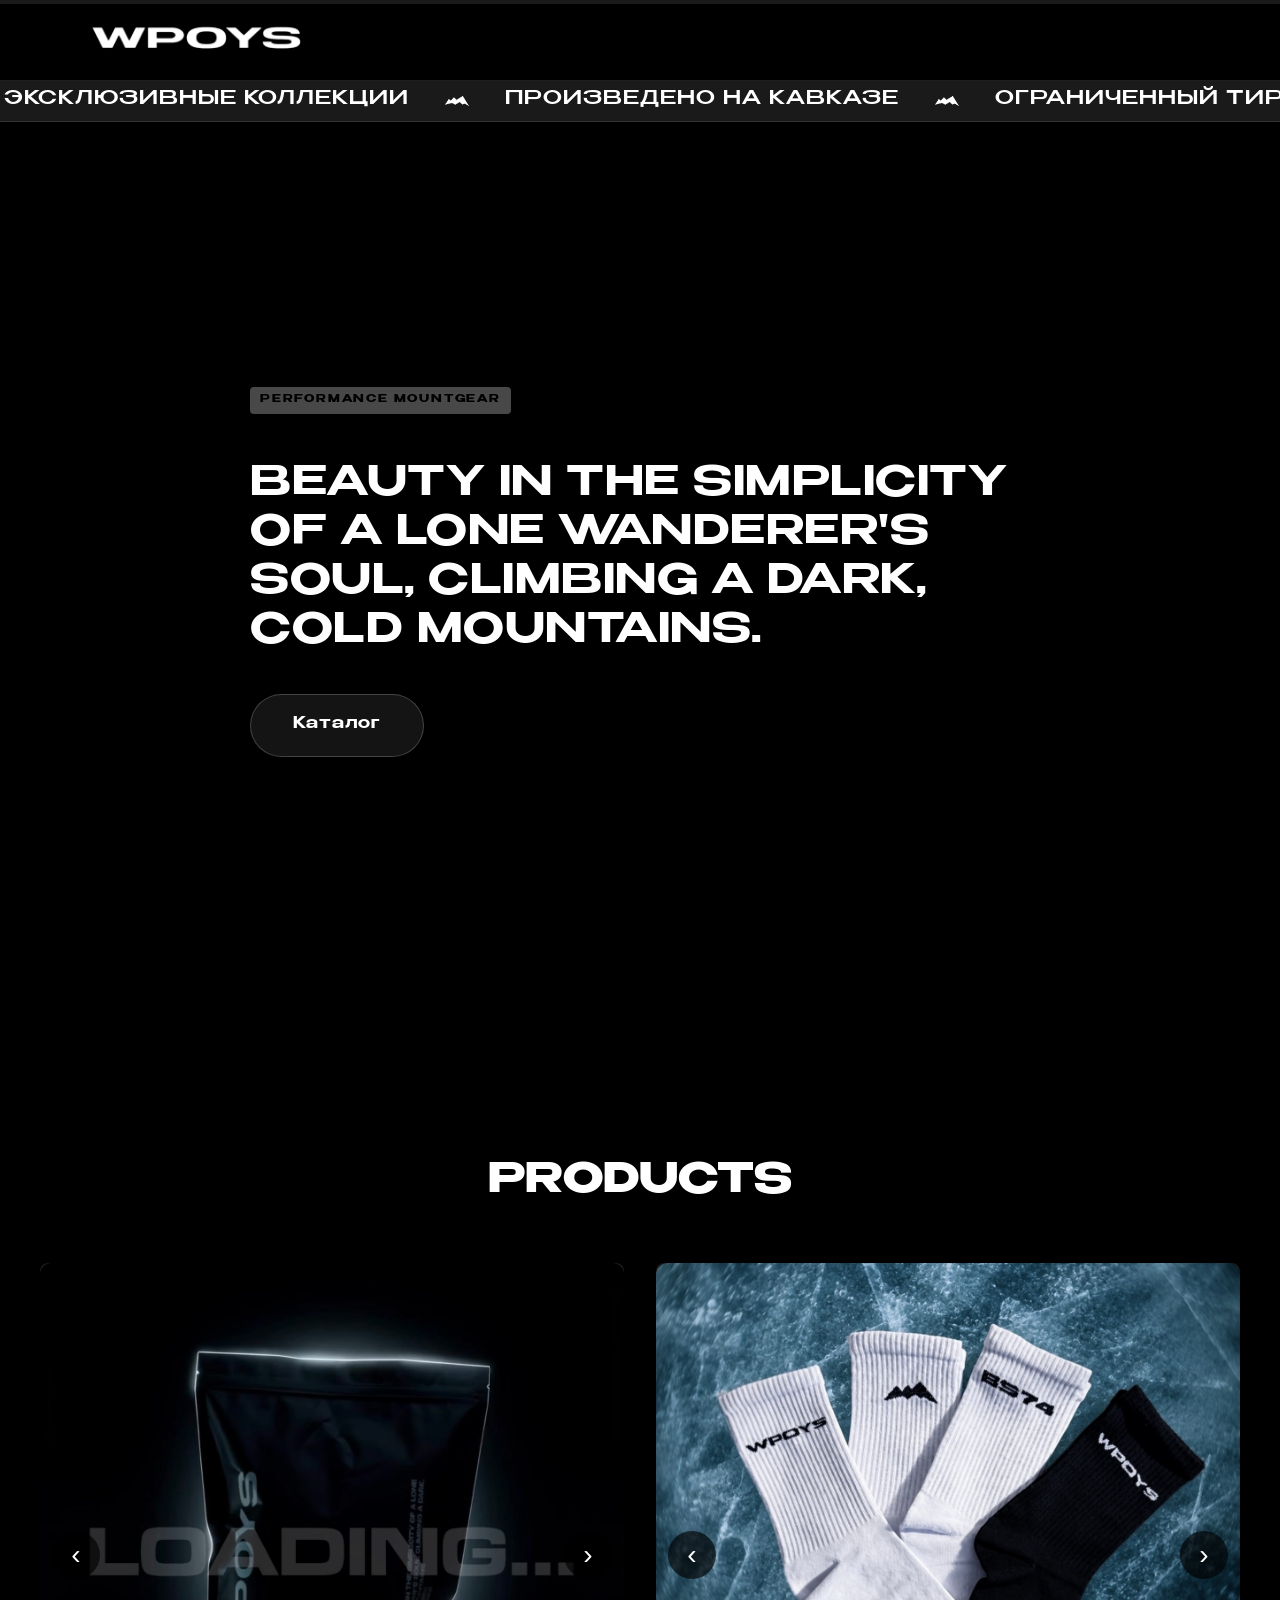
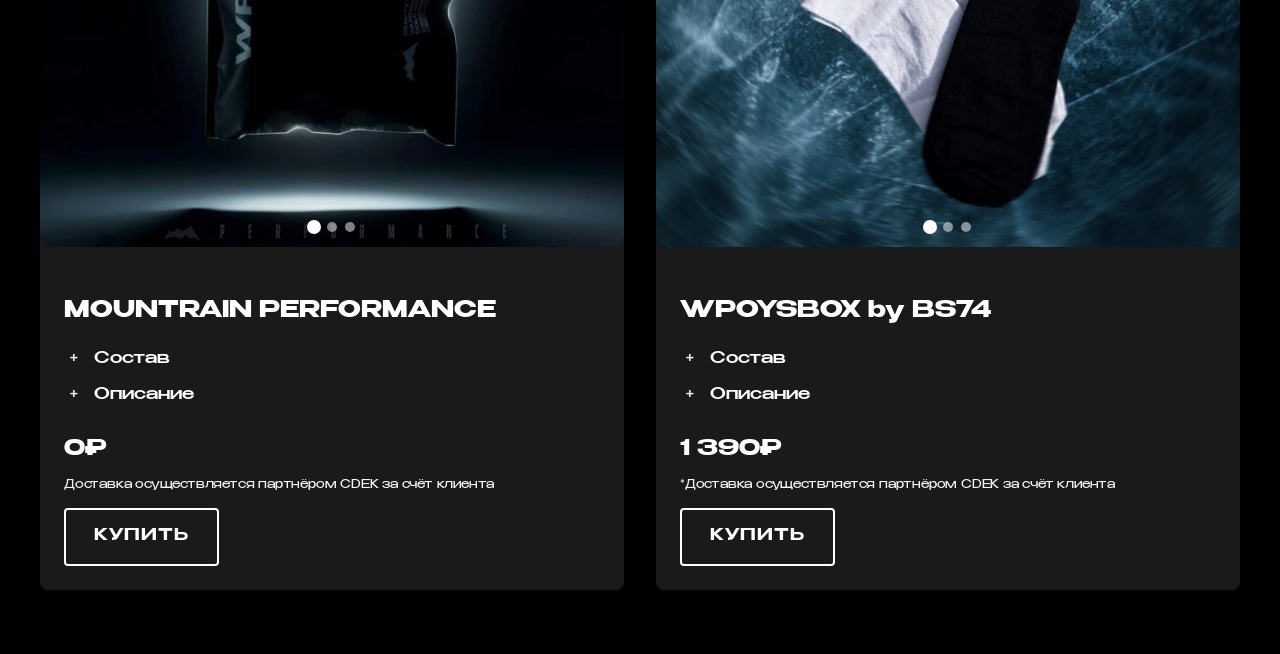
==== index.html @ b3fc5603 "video +" ====
<!DOCTYPE html>
<html lang="ru">
<head>
    <meta charset="UTF-8">
    <meta name="viewport" content="width=device-width, initial-scale=1.0">
    <meta name="yandex-verification" content="8de26577df7d8477">
    <meta name="description" content="Beauty in the simplicity of a lone wanderer’s soul, climbing a dark, cold mountains.">
    <meta name="robots" content="index, follow">
    <meta name="keywords" content="спортивная одежда, wpoys, красота в простоте">
    <title>Wpoys — красота в простоте</title>
    
    <link rel="stylesheet" href="css/style.css">
    <link rel="icon" type="image/png" href="images/apple-touch-icon-512x512.png">

    <!-- ==================== ИКОНКИ ДЛЯ ГЛАВНОГО ЭКРАНА ==================== -->
    <link rel="apple-touch-icon" sizes="180x180" href="images/apple-touch-icon-512x512.png">
    <link rel="apple-touch-icon" sizes="512x512" href="images/apple-touch-icon-512x512.png">

    <!-- ==================== SPLASH SCREENS (Экраны загрузки) ==================== -->

    <!-- iPhone Landscape -->
    <link rel="apple-touch-startup-image" media="screen and (device-width: 440px) and (device-height: 956px) and (-webkit-device-pixel-ratio: 3) and (orientation: landscape)" href="splash_screens/iPhone_17_Pro_Max__iPhone_16_Pro_Max_landscape.png">
    <link rel="apple-touch-startup-image" media="screen and (device-width: 402px) and (device-height: 874px) and (-webkit-device-pixel-ratio: 3) and (orientation: landscape)" href="splash_screens/iPhone_17_Pro__iPhone_17__iPhone_16_Pro_landscape.png">
    <link rel="apple-touch-startup-image" media="screen and (device-width: 430px) and (device-height: 932px) and (-webkit-device-pixel-ratio: 3) and (orientation: landscape)" href="splash_screens/iPhone_16_Plus__iPhone_15_Pro_Max__iPhone_15_Plus__iPhone_14_Pro_Max_landscape.png">
    <link rel="apple-touch-startup-image" media="screen and (device-width: 420px) and (device-height: 912px) and (-webkit-device-pixel-ratio: 3) and (orientation: landscape)" href="splash_screens/iPhone_Air_landscape.png">
    <link rel="apple-touch-startup-image" media="screen and (device-width: 393px) and (device-height: 852px) and (-webkit-device-pixel-ratio: 3) and (orientation: landscape)" href="splash_screens/iPhone_16__iPhone_15_Pro__iPhone_15__iPhone_14_Pro_landscape.png">
    <link rel="apple-touch-startup-image" media="screen and (device-width: 428px) and (device-height: 926px) and (-webkit-device-pixel-ratio: 3) and (orientation: landscape)" href="splash_screens/iPhone_14_Plus__iPhone_13_Pro_Max__iPhone_12_Pro_Max_landscape.png">
    <link rel="apple-touch-startup-image" media="screen and (device-width: 390px) and (device-height: 844px) and (-webkit-device-pixel-ratio: 3) and (orientation: landscape)" href="splash_screens/iPhone_17e__iPhone_16e__iPhone_14__iPhone_13_Pro__iPhone_13__iPhone_12_Pro__iPhone_12_landscape.png">
    <link rel="apple-touch-startup-image" media="screen and (device-width: 375px) and (device-height: 812px) and (-webkit-device-pixel-ratio: 3) and (orientation: landscape)" href="splash_screens/iPhone_13_mini__iPhone_12_mini__iPhone_11_Pro__iPhone_XS__iPhone_X_landscape.png">
    <link rel="apple-touch-startup-image" media="screen and (device-width: 414px) and (device-height: 896px) and (-webkit-device-pixel-ratio: 3) and (orientation: landscape)" href="splash_screens/iPhone_11_Pro_Max__iPhone_XS_Max_landscape.png">
    <link rel="apple-touch-startup-image" media="screen and (device-width: 414px) and (device-height: 896px) and (-webkit-device-pixel-ratio: 2) and (orientation: landscape)" href="splash_screens/iPhone_11__iPhone_XR_landscape.png">
    <link rel="apple-touch-startup-image" media="screen and (device-width: 414px) and (device-height: 736px) and (-webkit-device-pixel-ratio: 3) and (orientation: landscape)" href="splash_screens/iPhone_8_Plus__iPhone_7_Plus__iPhone_6s_Plus__iPhone_6_Plus_landscape.png">
    <link rel="apple-touch-startup-image" media="screen and (device-width: 375px) and (device-height: 667px) and (-webkit-device-pixel-ratio: 2) and (orientation: landscape)" href="splash_screens/iPhone_8__iPhone_7__iPhone_6s__iPhone_6__4.7__iPhone_SE_landscape.png">
    <link rel="apple-touch-startup-image" media="screen and (device-width: 320px) and (device-height: 568px) and (-webkit-device-pixel-ratio: 2) and (orientation: landscape)" href="splash_screens/4__iPhone_SE__iPod_touch_5th_generation_and_later_landscape.png">

    <!-- iPhone Portrait -->
    <link rel="apple-touch-startup-image" media="screen and (device-width: 440px) and (device-height: 956px) and (-webkit-device-pixel-ratio: 3) and (orientation: portrait)" href="splash_screens/iPhone_17_Pro_Max__iPhone_16_Pro_Max_portrait.png">
    <link rel="apple-touch-startup-image" media="screen and (device-width: 402px) and (device-height: 874px) and (-webkit-device-pixel-ratio: 3) and (orientation: portrait)" href="splash_screens/iPhone_17_Pro__iPhone_17__iPhone_16_Pro_portrait.png">
    <link rel="apple-touch-startup-image" media="screen and (device-width: 430px) and (device-height: 932px) and (-webkit-device-pixel-ratio: 3) and (orientation: portrait)" href="splash_screens/iPhone_16_Plus__iPhone_15_Pro_Max__iPhone_15_Plus__iPhone_14_Pro_Max_portrait.png">
    <link rel="apple-touch-startup-image" media="screen and (device-width: 420px) and (device-height: 912px) and (-webkit-device-pixel-ratio: 3) and (orientation: portrait)" href="splash_screens/iPhone_Air_portrait.png">
    <link rel="apple-touch-startup-image" media="screen and (device-width: 393px) and (device-height: 852px) and (-webkit-device-pixel-ratio: 3) and (orientation: portrait)" href="splash_screens/iPhone_16__iPhone_15_Pro__iPhone_15__iPhone_14_Pro_portrait.png">
    <link rel="apple-touch-startup-image" media="screen and (device-width: 428px) and (device-height: 926px) and (-webkit-device-pixel-ratio: 3) and (orientation: portrait)" href="splash_screens/iPhone_14_Plus__iPhone_13_Pro_Max__iPhone_12_Pro_Max_portrait.png">
    <link rel="apple-touch-startup-image" media="screen and (device-width: 390px) and (device-height: 844px) and (-webkit-device-pixel-ratio: 3) and (orientation: portrait)" href="splash_screens/iPhone_17e__iPhone_16e__iPhone_14__iPhone_13_Pro__iPhone_13__iPhone_12_Pro__iPhone_12_portrait.png">
    <link rel="apple-touch-startup-image" media="screen and (device-width: 375px) and (device-height: 812px) and (-webkit-device-pixel-ratio: 3) and (orientation: portrait)" href="splash_screens/iPhone_13_mini__iPhone_12_mini__iPhone_11_Pro__iPhone_XS__iPhone_X_portrait.png">
    <link rel="apple-touch-startup-image" media="screen and (device-width: 414px) and (device-height: 896px) and (-webkit-device-pixel-ratio: 3) and (orientation: portrait)" href="splash_screens/iPhone_11_Pro_Max__iPhone_XS_Max_portrait.png">
    <link rel="apple-touch-startup-image" media="screen and (device-width: 414px) and (device-height: 896px) and (-webkit-device-pixel-ratio: 2) and (orientation: portrait)" href="splash_screens/iPhone_11__iPhone_XR_portrait.png">
    <link rel="apple-touch-startup-image" media="screen and (device-width: 414px) and (device-height: 736px) and (-webkit-device-pixel-ratio: 3) and (orientation: portrait)" href="splash_screens/iPhone_8_Plus__iPhone_7_Plus__iPhone_6s_Plus__iPhone_6_Plus_portrait.png">
    <link rel="apple-touch-startup-image" media="screen and (device-width: 375px) and (device-height: 667px) and (-webkit-device-pixel-ratio: 2) and (orientation: portrait)" href="splash_screens/iPhone_8__iPhone_7__iPhone_6s__iPhone_6__4.7__iPhone_SE_portrait.png">
    <link rel="apple-touch-startup-image" media="screen and (device-width: 320px) and (device-height: 568px) and (-webkit-device-pixel-ratio: 2) and (orientation: portrait)" href="splash_screens/4__iPhone_SE__iPod_touch_5th_generation_and_later_portrait.png">

    <!-- iPad -->
    <link rel="apple-touch-startup-image" media="screen and (device-width: 1032px) and (device-height: 1376px) and (-webkit-device-pixel-ratio: 2) and (orientation: landscape)" href="splash_screens/13__iPad_Pro_M4_landscape.png">
    <link rel="apple-touch-startup-image" media="screen and (device-width: 1024px) and (device-height: 1366px) and (-webkit-device-pixel-ratio: 2) and (orientation: landscape)" href="splash_screens/12.9__iPad_Pro_landscape.png">
    <link rel="apple-touch-startup-image" media="screen and (device-width: 834px) and (device-height: 1210px) and (-webkit-device-pixel-ratio: 2) and (orientation: landscape)" href="splash_screens/11__iPad_Pro_M4_landscape.png">
    <link rel="apple-touch-startup-image" media="screen and (device-width: 834px) and (device-height: 1194px) and (-webkit-device-pixel-ratio: 2) and (orientation: landscape)" href="splash_screens/11__iPad_Pro__10.5__iPad_Pro_landscape.png">
    <link rel="apple-touch-startup-image" media="screen and (device-width: 820px) and (device-height: 1180px) and (-webkit-device-pixel-ratio: 2) and (orientation: landscape)" href="splash_screens/10.9__iPad_Air_landscape.png">
    <link rel="apple-touch-startup-image" media="screen and (device-width: 834px) and (device-height: 1112px) and (-webkit-device-pixel-ratio: 2) and (orientation: landscape)" href="splash_screens/10.5__iPad_Air_landscape.png">
    <link rel="apple-touch-startup-image" media="screen and (device-width: 810px) and (device-height: 1080px) and (-webkit-device-pixel-ratio: 2) and (orientation: landscape)" href="splash_screens/10.2__iPad_landscape.png">
    <link rel="apple-touch-startup-image" media="screen and (device-width: 768px) and (device-height: 1024px) and (-webkit-device-pixel-ratio: 2) and (orientation: landscape)" href="splash_screens/9.7__iPad_Pro__7.9__iPad_mini__9.7__iPad_Air__9.7__iPad_landscape.png">
    <link rel="apple-touch-startup-image" media="screen and (device-width: 744px) and (device-height: 1133px) and (-webkit-device-pixel-ratio: 2) and (orientation: landscape)" href="splash_screens/8.3__iPad_Mini_landscape.png">

    <link rel="apple-touch-startup-image" media="screen and (device-width: 1032px) and (device-height: 1376px) and (-webkit-device-pixel-ratio: 2) and (orientation: portrait)" href="splash_screens/13__iPad_Pro_M4_portrait.png">
    <link rel="apple-touch-startup-image" media="screen and (device-width: 1024px) and (device-height: 1366px) and (-webkit-device-pixel-ratio: 2) and (orientation: portrait)" href="splash_screens/12.9__iPad_Pro_portrait.png">
    <link rel="apple-touch-startup-image" media="screen and (device-width: 834px) and (device-height: 1210px) and (-webkit-device-pixel-ratio: 2) and (orientation: portrait)" href="splash_screens/11__iPad_Pro_M4_portrait.png">
    <link rel="apple-touch-startup-image" media="screen and (device-width: 834px) and (device-height: 1194px) and (-webkit-device-pixel-ratio: 2) and (orientation: portrait)" href="splash_screens/11__iPad_Pro__10.5__iPad_Pro_portrait.png">
    <link rel="apple-touch-startup-image" media="screen and (device-width: 820px) and (device-height: 1180px) and (-webkit-device-pixel-ratio: 2) and (orientation: portrait)" href="splash_screens/10.9__iPad_Air_portrait.png">
    <link rel="apple-touch-startup-image" media="screen and (device-width: 834px) and (device-height: 1112px) and (-webkit-device-pixel-ratio: 2) and (orientation: portrait)" href="splash_screens/10.5__iPad_Air_portrait.png">
    <link rel="apple-touch-startup-image" media="screen and (device-width: 810px) and (device-height: 1080px) and (-webkit-device-pixel-ratio: 2) and (orientation: portrait)" href="splash_screens/10.2__iPad_portrait.png">
    <link rel="apple-touch-startup-image" media="screen and (device-width: 768px) and (device-height: 1024px) and (-webkit-device-pixel-ratio: 2) and (orientation: portrait)" href="splash_screens/9.7__iPad_Pro__7.9__iPad_mini__9.7__iPad_Air__9.7__iPad_portrait.png">
    <link rel="apple-touch-startup-image" media="screen and (device-width: 744px) and (device-height: 1133px) and (-webkit-device-pixel-ratio: 2) and (orientation: portrait)" href="splash_screens/8.3__iPad_Mini_portrait.png">

    <!-- Дополнительные метатеги -->
    <meta name="theme-color" content="#000000">
    <meta name="apple-mobile-web-app-capable" content="yes">
    <meta name="apple-mobile-web-app-status-bar-style" content="black-translucent">

    <link rel="manifest" href="manifest.json">
    
<body>
<div class="scroll-progress">
  <div class="progress-bar"></div>
</div>

<!-- Шапка сайта -->
<header>
<div class="nav-container">
<div class="logo">
<img src="images/ws.png" alt="Логотип">
</div>
</div>
</header>
<!-- Yandex.Metrika counter -->
<script type="text/javascript">
    (function(m,e,t,r,i,k,a){
        m[i]=m[i]||function(){(m[i].a=m[i].a||[]).push(arguments)};
        m[i].l=1*new Date();
        for (var j = 0; j < document.scripts.length; j++) {if (document.scripts[j].src === r) { return; }}
        k=e.createElement(t),a=e.getElementsByTagName(t)[0],k.async=1,k.src=r,a.parentNode.insertBefore(k,a)
    })(window, document,'script','https://mc.yandex.ru/metrika/tag.js?id=109251018', 'ym');

    ym(109251018, 'init', {ssr:true, webvisor:true, clickmap:true, ecommerce:"dataLayer", referrer: document.referrer, url: location.href, accurateTrackBounce:true, trackLinks:true});
</script>
<noscript><div><img src="https://mc.yandex.ru/watch/109251018" style="position:absolute; left:-9999px;" alt="" /></div></noscript>
<!-- /Yandex.Metrika counter -->

<!-- Бегущая строка -->
<section class="marquee-container">
  <div class="marquee">
    <div class="marquee-content">
      <!-- Первый набор элементов -->
      <span>ЭКСКЛЮЗИВНЫЕ КОЛЛЕКЦИИ</span>
      <img src="images/IMG_3755.PNG" alt="Логотип" class="marquee-logo">
      <span>ПРОИЗВЕДЕНО НА КАВКАЗЕ</span>
      <img src="images/IMG_3755.PNG" alt="Логотип" class="marquee-logo">
      <span>ОГРАНИЧЕННЫЙ ТИРАЖ</span>
      <img src="images/IMG_3755.PNG" alt="Логотип" class="marquee-logo">
      <span>ДОСТАВИМ ОТ 2-ух ДНЕЙ</span>
      <img src="images/IMG_3755.PNG" alt="Логотип" class="marquee-logo">

      <!-- Второй набор элементов (точная копия первого) -->
      <span>ЭКСКЛЮЗИВНЫЕ КОЛЛЕКЦИИ</span>
      <img src="images/IMG_3755.PNG" alt="Логотип" class="marquee-logo">
      <span>ПРОИЗВЕДЕНО НА КАВКАЗЕ</span>
      <img src="images/IMG_3755.PNG" alt="Логотип" class="marquee-logo">
      <span>ОГРАНИЧЕННЫЙ ТИРАЖ</span>
      <img src="images/IMG_3755.PNG" alt="Логотип" class="marquee-logo">
      <span>ДОСТАВИМ ОТ 2-ух ДНЕЙ</span>
      <img src="images/IMG_3755.PNG" alt="Логотип" class="marquee-logo">
    </div>
  </div>
</section>
<!-- HERO SECTION -->
<section class="hero-section">

  <video class="hero-video"
         autoplay
         muted
         loop
         playsinline
         preload="auto">
    <source src="videos/hero.mp4" type="video/mp4">
  </video>

  <div class="hero-overlay"></div>

 <div class="hero-content">

  <div class="hero-text-wrap">

    <div class="hero-label">
      PERFORMANCE MOUNTGEAR
    </div>
  <h1>
    BEAUTY IN THE SIMPLICITY OF A LONE WANDERER'S SOUL, CLIMBING A DARK, COLD MOUNTAINS.
  </h1>

  <a href="#products" class="hero-btn">
    Каталог
  </a>

</div>

</section>
<section class="products-section" id="products">
  <h2 class="section-title">PRODUCTS</h2>
  <div class="products">

    <div class="product-card">
      <div class="carousel">
        <div class="carousel-inner">
          <div class="carousel-item active">
            <img src="images/комплект1.PNG" alt="MOUNTRAIN PERFORMANCE 1">
          </div>
          <div class="carousel-item">
            <img src="images/комплект2.PNG" alt="MOUNTRAIN PERFORMANCE 2">
          </div>
          <div class="carousel-item">
            <img src="images/комплект3.PNG" alt="MOUNTRAIN PERFORMANCE 3">
          </div>
        </div>
        <button class="carousel-btn prev">‹</button>
        <button class="carousel-btn next">›</button>
        <div class="carousel-dots"></div>
      </div>

      <div class="card-content">
        <h3>MOUNTRAIN PERFORMANCE</h3>

        <div class="expandable-section">
          <!-- Состав -->
          <div class="section-header" data-section="composition">
            <span class="icon">+</span>
            <span class="title">Состав</span>
          </div>
          <div class="section-content" style="display: none;">
            <p>Скоро..</p>
          </div>

          <!-- Описание -->
          <div class="section-header" data-section="description">
            <span class="icon">+</span>
            <span class="title">Описание</span>
          </div>
          <div class="section-content" style="display: none;">
            <p>Скоро..</p>
          </div>
        </div>

        <div class="price-buy-container">
          <div class="price-wrapper">
            <span class="price">0₽</span>
          </div>
          <div class="delivery-note">Доставка осуществляется партнёром CDEK за счёт клиента</div>
          <a href="https://t.me/kazenoyam" class="btn-buy">Купить</a>
        </div>
      </div>
    </div>

    <!-- Второй товар -->
    <div class="product-card">
      <div class="carousel">
        <div class="carousel-inner">
          <div class="carousel-item active">
            <img src="images/бокс1.PNG" alt="WPOYSBOX 1">
          </div>
          <div class="carousel-item">
            <img src="images/бокс2.PNG" alt="WPOYSBOX 2">
          </div>
          <div class="carousel-item">
            <img src="images/бокс3.PNG" alt="WPOYSBOX 3">
          </div>
        </div>
        <button class="carousel-btn prev">‹</button>
        <button class="carousel-btn next">›</button>
        <div class="carousel-dots"></div>
      </div>

      <div class="card-content">
        <h3>WPOYSBOX by BS74</h3>

        <div class="expandable-section">
          <!-- Состав -->
          <div class="section-header" data-section="composition">
            <span class="icon">+</span>
            <span class="title">Состав</span>
          </div>
          <div class="section-content" style="display: none;">
            <p>80% хлопок, 15% полиамид, 5% лайкра.</p>
          </div>

          <!-- Описание -->
          <div class="section-header" data-section="description">
            <span class="icon">+</span>
            <span class="title">Описание</span>
          </div>
          <div class="section-content" style="display: none;">
            <p>Комплект из 4 пар носков для тренировок с уникальным дизайном. Коллекционная карточка BS74 и стикер в ПОДАРОК!</p>
          </div>
        </div>

        <div class="price-buy-container">
          <div class="price-wrapper">
            <span class="price">1 390₽</span>
          </div>
          <div class="delivery-note">*Доставка осуществляется партнёром CDEK за счёт клиента</div>
          <a href="https://t.me/kazenoyam" class="btn-buy">Купить</a>
        </div>
      </div>
    </div>
  </div>
</section>

<script src="js/script.js"></script>
</body>
</html>
---- css/style.css ----
@font-face {
  font-family: 'Benzin';
  src: url('../fonts/Benzin-Regular.ttf') format('truetype');
  font-weight: 400;
  font-style: normal;
  font-display: swap;
}

@font-face {
  font-family: 'Benzin';
  src: url('../fonts/Benzin-Bold.ttf') format('truetype');
  font-weight: 700;
  font-style: normal;
  font-display: swap;
}

@font-face {
  font-family: 'Benzin';
  src: url('../fonts/Benzin-Medium.ttf') format('truetype');
  font-weight: 500;
  font-style: normal;
  font-display: swap;
}

@font-face {
  font-family: 'Benzin';
  src: url('../fonts/Benzin-Semibold.ttf') format('truetype');
  font-weight: 600;
  font-style: normal;
  font-display: swap;
}

@font-face {
  font-family: 'Benzin';
  src: url('../fonts/Benzin-ExtraBold.ttf') format('truetype');
  font-weight: 800;
  font-style: normal;
  font-display: swap;
}

body {
font-family: 'Benzin', Arial, sans-serif;
background-color: #000;
color: #fff;
line-height: 1.6;
margin: 0;
padding: 0;
box-sizing: border-box;
}

/* Шапка сайта — основные параметры */
header {
background: rgba(0, 0, 0, 0.9);
padding:0; /* Увеличенный отступ для большей высоты шапки */
position: fixed;
width: 100%;
top: 0;
z-index: 1000;
box-sizing: border-box;
border-bottom: 1px solid rgba(255, 255, 255, 0.1); /* Тонкая разделительная линия */
}

/* Контейнер навигации — центрирование и ширина */
.nav-container {
display: flex;
justify-content: space-between;
align-items: center;
max-width: 1400px; /* Увеличена максимальная ширина */
margin: 0 auto;
padding: 0 40px; /* Увеличены горизонтальные отступы */
box-sizing: border-box;
}

/* Стили для логотипа — ключевые параметры размера */
.logo {
display: flex;
align-items: center;
gap: 20px; /* Немного увеличено расстояние между логотипом и текстом */
margin: 0;
padding: 0;
}

.logo img {
height: 80px; /* Оптимальная высота логотипа */
width: auto;
border-radius: 4px;
display: block;
}

.logo .brand-name {
font-family: 'Benzin', Arial, sans-serif;
font-size: 2.2rem; /* Увеличен размер текста бренда */
font-weight: bold;
color: #fff;
text-shadow: 1px 1px 3px rgba(0, 0, 0, 0.5);
}

/* Бегущая строка */
.marquee-container {
overflow: hidden;
background: #1a1a1a;
padding: 0;
margin-top: 80px;
border-top: 1px solid #333;
border-bottom: 1px solid #333;
width: 100%;
max-width: none;
position: relative;
z-index: 99;
box-sizing: border-box;
}

.marquee {
display: flex;
justify-content: start;
align-items: center;
white-space: nowrap;
width: auto;
min-height: auto;
}

.marquee-content {
display: flex;
align-items: center;
gap: 24px; /* Оптимальный интервал между элементами */
animation: marquee 35s linear infinite; /* Плавная длительность */
will-change: transform; /* Оптимизация анимации */
-webkit-backface-visibility: hidden; /* Устранение мерцания в Safari */
backface-visibility: hidden; /* Устранение мерцания */
transform-style: preserve-3d; /* Улучшение рендеринга */
transform: translateZ(0); /* Включение GPU‑ускорения */
}

.marquee-content span {
font-family: 'Benzin', Arial, sans-serif;
font-size: 1.2rem;
font-weight: 500;
color: #fff;
text-transform: uppercase;
letter-spacing: 1px;
min-width: max-content;
line-height: 1;
flex-shrink: 0;
padding: 0 4px;
}

/* Анимация бегущей строки (плавный бесконечный цикл) */
@keyframes marquee {
0% {
transform: translateX(0);
}
100% {
transform: translateX(-50%); /* Сдвиг на ширину одного набора элементов */
}
}

/* Стили для логотипа в бегущей строке (оптимизация для плавности) */
.marquee-logo {
width: 40px;
height: 40px;
flex-shrink: 0;
margin: 0;
align-self: center;
display: block; /* Устраняет артефакты отображения */
image-rendering: crisp-edges; /* Сохраняет чёткость */
transform: translateZ(0); /* Включает GPU‑ускорение */
backface-visibility: hidden; /* Оптимизация рендеринга */
-webkit-backface-visibility: hidden; /* Для Safari */
}

/* Оптимизация для Retina‑экранов (если есть версия @2x) */
@media (-webkit-min-device-pixel-ratio: 2), (min-resolution: 192dpi) {
.marquee-logo {
/* Если есть логотип в 2× разрешении, укажите его здесь */
/* background-image: url('images/IMG_3755@2x.PNG'); */
/* background-size: 40px 40px; */
}
}

/* Поддержка Safari — дублируем анимацию с префиксом */
@-webkit-keyframes marquee {
0% {
-webkit-transform: translateX(0);
}
100% {
-webkit-transform: translateX(-50%);
}
}

.marquee-content {
-webkit-animation: marquee 35s linear infinite; /* Анимация для Safari */
}

/* Поддержка Retina‑экранов */
@media (-webkit-min-device-pixel-ratio: 2), (min-resolution: 192dpi) {
.marquee-logo {
background-image: url('images/IMG_3755@2x.PNG');
background-size: 40px 40px;
}
}
/* Секция товаров */
.products-section {
padding: 4rem 20px;
max-width: 1200px;
margin: 0 auto;
margin-top: 2rem; /* Отступ от бегущей строки */
}

.section-title {
text-align: center;
margin-bottom: 3rem;
font-size: 2.5rem;
color: #fff;
}

.products {
display: grid;
grid-template-columns: repeat(auto-fit, minmax(300px, 1fr));
gap: 2rem;
}

/* Карточка товара */
.product-card {
background: #1a1a1a;
border-radius: 8px;
overflow: hidden;
transition: all 0.4s cubic-bezier(0.25, 0.46, 0.45, 0.94);
box-shadow: 0 4px 8px rgba(0, 0, 0, 0.2);
opacity: 0;
transform: translateY(20px);
}

.product-card.visible {
opacity: 1;
transform: translateY(0);
}

.product-card:hover {
transform: translateY(-10px);
box-shadow: 0 12px 24px rgba(255, 255, 255, 0.1);
}



.card-content {
padding: 1.5rem;
}

.card-content h3 {
margin-bottom: 0.8rem;
color: #ffffff;
font-size: 1.4rem;
font-weight: 700;
}

.card-content p {
color: #aaa;
margin-bottom: 1.5rem;
font-size: 1rem;
}

/* ==================== КАРУСЕЛЬ ТОВАРОВ ==================== */
.carousel {
    position: relative;
    overflow: hidden;
    border-radius: 12px;
    width: 100%;
    padding-bottom: 100%;   /* 1:1 квадрат */
    height: 0;
    background: #111;
}

.carousel-inner {
    position: absolute;
    top: 0; left: 0;
    width: 100%;
    height: 100%;
    display: flex;
    flex-wrap: nowrap;
    align-items: stretch;
    transition: transform 0.5s cubic-bezier(0.4, 0, 0.2, 1);
    -webkit-overflow-scrolling: touch;
}

.carousel-item {
    width: 100%;
    min-width: 100%;
    height: 100%;
    flex-shrink: 0;
    position: relative;
    -webkit-transform: translateZ(0);
    transform: translateZ(0);
}

.carousel-item img {
    width: 100%;
    height: 100%;
    object-fit: cover;
    object-position: center;
    display: block;
}

/* Кнопки */
.carousel-btn {
position: absolute;
top: 50%;
transform: translateY(-50%);
background: rgba(0, 0, 0, 0.65);
color: white;
border: none;
width: 48px;
height: 48px;
font-size: 28px;
display: flex;
align-items: center;
justify-content: center;
cursor: pointer;
z-index: 10;
border-radius: 50%;
transition: all 0.3s;
user-select: none;
}

.carousel-btn:hover {
background: rgba(0, 0, 0, 0.9);
transform: translateY(-50%) scale(1.1);
}

.carousel-btn.prev { left: 12px; }
.carousel-btn.next { right: 12px; }

.delivery-note {
  font-size: 0.7rem; /* Крайне маленький размер (≈8px при базовом 16px) */
  color: #f5f5f5; /* Чуть темнее белого — почти незаметный */
  margin-top: 1px; /* Минимальный отступ от цены */
  line-height: 1; /* Убирает лишние отступы между строками */
  margin-bottom: 5px; /* Лёгкий отступ до кнопки */
  font-weight: normal; /* Не жирный — выглядит ещё меньше */
  letter-spacing: -0.2px; /* Буквы чуть ближе — компактнее */
}
@media (max-width: 768px) {
  .delivery-note {
    font-size: 0.5rem; /* Ещё мельче на мобильных */
  }
}
/* ==================== ТОЧКИ-ИНДИКАТОРЫ ==================== */
.carousel-dots {
position: absolute;
bottom: 15px;
left: 50%;
transform: translateX(-50%);
display: flex;
gap: 8px;
z-index: 11;
}

.carousel-dots .dot {
width: 10px;
height: 10px;
background: rgba(255, 255, 255, 0.5);
border-radius: 50%;
cursor: pointer;
transition: all 0.3s ease;
}

.carousel-dots .dot.active {
background: #ffffff;
transform: scale(1.4);
}

/* Адаптив для точек на мобильных */
@media (max-width: 480px) {
.carousel-dots .dot {
width: 9px;
height: 9px;
}
}
/* ==================== ЦЕНА И КНОПКА ==================== */
.price-buy-container {
display: flex;
flex-direction: column; /* Вертикальное расположение элементов */
align-items: flex-start; /* Выравнивание по левому краю */
gap: 12px; /* Отступ между ценой и кнопкой */
margin-top: 1.2rem;
}

.price-wrapper {
width: 100%; /* Занимает всю ширину контейнера */
}

.price {
font-size: 1.35rem;
font-weight: 700;
color: #ffffff;
white-space: nowrap;
}

/* ==================== УЛУЧШЕННАЯ КНОПКА КУПИТЬ ==================== */
.btn-buy {
display: inline-block;
padding: 14px 28px;
background: transparent;
color: #ffffff;
border: 2px solid #ffffff;
text-decoration: none;
border-radius: 4px;
transition: all 0.3s;
font-weight: 600;
text-transform: uppercase;
letter-spacing: 1px;
position: relative;
overflow: hidden;
}

/* Постоянная переливающаяся анимация (блик) */
.btn-buy::before {
content: '';
position: absolute;
top: -50%;
left: -100%;
width: 40%;
height: 300%;
background: linear-gradient(
120deg,
transparent,
rgba(255, 255, 255, 0.35),
transparent
);
animation: shine 3.5s linear infinite;
}

@keyframes shine {
0% { left: -100%; }
15% { left: 120%; }
100% { left: 120%; }
}

/* Старые анимации (полностью сохранены) */
.btn-buy::after {
content: '';
position: absolute;
top: 0;
left: -100%;
width: 100%;
height: 100%;
background: linear-gradient(90deg, transparent, rgba(47, 47, 52, 0.2), transparent);
transition: left 0.5s;
}

.btn-buy:hover::after {
left: 100%;
}

.btn-buy:hover {
background: #fff;
color: #160049;
transform: scale(1.05);
}



.expandable-section {
margin-top: 10px;
}

.section-header {
display: flex;
align-items: center;
cursor: pointer;
padding: 5px 0;
}

.icon {
width: 20px;
height: 20px;
font-size: 16px;
line-height: 20px;
text-align: center;
transition: transform 0.3s ease;
}

.title {
margin-left: 10px;
font-weight: 500;
}

.section-content {
padding-left: 30px;
transition: max-height 0.5s ease-out, opacity 0.5s ease-out; /* Увеличили время и добавили кривую ease-out */
opacity: 0;
max-height: 0;
overflow: hidden;
padding-bottom: 10px;
}

.section-content.active {
opacity: 1;
max-height: 150px; /* Увеличили лимит высоты для комфортного раскрытия длинного текста */
}

.icon.rotated {
transform: rotate(45deg);
}


/* Адаптив */
@media (max-width: 480px) {
.price-buy-container {
flex-direction: column;
align-items: flex-start;
gap: 10px;
}

.price {
font-size: 1.25rem;
}

.btn-buy {
padding: 12px 24px;
font-size: 0.95rem;
}
}

/* Дополнительные адаптивные стили для очень маленьких экранов */
@media (max-width: 360px) {
.price-buy-container {
gap: 8px;
}

.price {
font-size: 1.15rem;
}

.btn-buy {
padding: 10px 20px;
font-size: 0.9rem;
}
}

/* Прогресс‑бар скролла */
.scroll-progress {
position: fixed;
top: 0;
left: 0;
width: 100%;
height: 4px;
background: #1a1a1a;
z-index: 10000; /* Всегда поверх всего */
overflow: hidden;
}

.progress-bar {
height: 100%;
width: 0%;
background: linear-gradient(90deg, #4CAF50, #8BC34A);
transition: width 0.1s ease;
}

/* Адаптивные стили для шапки и всего контента */
@media (max-width: 1200px) {
.nav-container {
max-width: 1100px;
padding: 0;
}

.logo img {
height: 70px; /* Уменьшаем логотип на средних экранах */
}

.logo .brand-name {
font-size: 2rem;
}
}

@media (max-width: 992px) {
header {
padding: 1.2rem 0; /* Уменьшаем высоту шапки на планшетах */
}

.nav-container {
padding: 0 20px;
}

.logo img {
height: 60px; /* Ещё меньше логотип */
}

.logo .brand-name {
font-size: 1.8rem;
}

.marquee-container {
margin-top: 80px; /* Корректируем отступ под уменьшенную шапку */
}
}

@media (max-width: 768px) {
.nav-container {
flex-direction: column;
gap: 1rem;
text-align: center;
}

.logo {
gap: 10px;
}

.logo img {
height: 50px; /* Компактный размер для планшетов */
}

.logo .brand-name {
font-size: 1.6rem;
}

.marquee-container {
margin-top: 90px; /* Адаптивный отступ для планшетов */
padding: 0;
}

.section-title {
font-size: 2rem;
}

.products {
grid-template-columns: 1fr; /* Одна колонка на планшетах */
}
}

@media (max-width: 480px) {
header {
padding: 1rem 0; /* Минимальная высота шапки на мобильных */
}

.nav-container {
padding: 0 15px;
}

.logo img {
height: 40px; /* Минимальный размер логотипа для смартфонов */
}

.logo .brand-name {
font-size: 1.4rem;
}

.marquee-container {
margin-top: 70px; /* Минимальный отступ для мобильных */
padding: 0px;
}

.products-section {
padding: 3rem 10px;
}

.section-title {
font-size: 1.8rem;
margin-bottom: 2rem;
}

.card-content {
padding: 1rem;
}

.card-content h3 {
font-size: 1.2rem;
}

.card-content p {
font-size: 0.9rem;
}

.btn-buy {
padding: 12px 24px;
font-size: 0.9rem;
}
}

/* === СТИЛИ ПРЕЛОАДЕРА (ИСПРАВЛЕННЫЕ) === */

#preloader {
position: fixed;
top: 0;
left: 0;
width: 100%;
height: 100%;
background: #000; /* Чёрный фон */
display: flex;
justify-content: center;
align-items: center;
z-index: 9999;
transition: opacity 0.5s ease-out;
}

.preloader-content {
text-align: center;
}

.logo-container {
margin-bottom: 1px;
}

.preloader-logo {
max-width: 200px; /* Максимальная ширина */
max-height: 150px; /* Максимальная высота */
width: auto; /* Автоширина для сохранения пропорций */
height: auto; /* Автовысота для сохранения пропорций */
object-fit: contain; /* Сохраняет пропорции изображения */
border-radius: 8px; /* Скругление углов логотипа */
}

.progress-container {
width: 80%;
max-width: 400px;
margin: 0 auto;
}

.progress-bar {
height: 6px;
background: rgba(255, 255, 255, 0.1);
border-radius: 3px;
overflow: hidden; /* КЛЮЧЕВОЕ: скрывает заполняющую часть за границами */
margin-bottom: 15px;
}

.progress-fill {
height: 100%;
width: 0%; /* Начинаем с 0 % ширины */
background: linear-gradient(90deg, #ff6b6b, #4ecdc4);
transition: width 0.3s ease; /* Плавная анимация ширины */
border-radius: 3px;
transform: translateX(0); /* Дополнительная гарантия корректного отображения */
}

.progress-text {
color: #fff;
font-family: 'Benzin', Arial, sans-serif;
font-size: 1.2rem;
font-weight: 500;
}

/* Адаптивность прелоадера */
@media (max-width: 768px) {
.preloader-logo {
max-width: 160px;
max-height: 60px;
}

.progress-container {
width: 90%;
}

.progress-text {
font-size: 1rem;
}
}

@media (max-width: 480px) {
.preloader-logo {
max-width: 120px;
max-height: 40px;
}

.progress-text {
font-size: 0.9rem;
}
}

/* Анимация исчезновения прелоадера */
#preloader.loaded {
opacity: 0;
pointer-events: none;
}
/* ==================== ТОЧКИ-ИНДИКАТОРЫ ==================== */
.carousel-dots {
position: absolute;
bottom: 15px;
left: 50%;
transform: translateX(-50%);
display: flex;
gap: 8px;
z-index: 11;
}

.carousel-dots .dot {
width: 10px;
height: 10px;
background: rgba(255, 255, 255, 0.5);
border-radius: 50%;
cursor: pointer;
transition: all 0.3s ease;
}

.carousel-dots .dot.active {
background: #ffffff;
transform: scale(1.4);
}

/* Адаптив для точек */
@media (max-width: 480px) {
.carousel-dots .dot {
width: 9px;
height: 9px;
}
}
/* ==================== HERO SECTION ==================== */

.hero-section {
    position: relative;
    width: 100%;
    height: 100vh;
    overflow: hidden;
    display: flex;
    align-items: center;
    justify-content: center;
    background: #000;
}

.hero-video {
    position: absolute;
    inset: 0;
    width: 100%;
    height: 100%;
    object-fit: cover;
    z-index: 1;

    /* плавность */
    transform: scale(1.02);
    filter: brightness(0.82);
}

.hero-overlay {
    position: absolute;
    inset: 0;

    background:
        linear-gradient(
            to bottom,
            rgba(0,0,0,0.12),
            rgba(0,0,0,0.38)
        );

    z-index: 2;
}

.hero-content {

    position: relative;

    z-index: 3;

    width: 100%;

    padding: 0 30px;

    display: flex;

    flex-direction: column;

    align-items: center;
}
.hero-text-wrap {

    width: fit-content;

    max-width: 780px;

    display: flex;

    flex-direction: column;

    align-items: flex-start;
}
/* ==================== HERO LABEL ==================== */

.hero-label {

    display: inline-flex;

    align-items: center;

    justify-content: center;

    padding: 5px 10px;

    margin-bottom: 14px;

    background: rgba(255, 255, 255, 0.283);

    color: #000;

    font-family: 'Benzin', Arial, sans-serif;

    font-size: 0.64rem;

    font-weight: 700;

    letter-spacing: 1.8px;

    text-transform: uppercase;

    border-radius: 4px;

    animation: heroFade 1.2s ease;

    box-shadow:
        0 5px 20px rgba(0,0,0,0.15);
}
.hero-content h1 {
    font-family: 'Benzin', Arial, sans-serif;

    font-size: clamp(1.4rem, 3.2vw, 3.2rem);

    line-height: 1.2;

    font-weight: 600;

    color: #fff;

    max-width: 780px;

    margin-bottom: 36px;

    letter-spacing: 0.5px;

    text-shadow:
        0 5px 20px rgba(0,0,0,0.45);

    animation: heroFade 1.8s ease;

    display: inline-block;

    text-align: left;

    width: 100%;
}

/* ==================== КНОПКА ==================== */

.hero-btn {
    position: relative;

    display: inline-flex;
    align-items: center;
    justify-content: center;

    padding: 18px 42px;

    border-radius: 999px;

    text-decoration: none;

    font-family: 'Benzin', Arial, sans-serif;

    font-size: 0.95rem;

    font-weight: 600;

    letter-spacing: 1px;

    color: #ffffff;

    background: rgba(255,255,255,0.08);

    border: 1px solid rgba(255,255,255,0.2);

    backdrop-filter: blur(10px);

    overflow: hidden;

    transition:
        transform 0.35s ease,
        background 0.35s ease,
        border-color 0.35s ease,
        box-shadow 0.35s ease,
        letter-spacing 0.35s ease;

    animation: heroFade 2.2s ease;
}

/* стеклянный эффект */
.hero-btn::before {
    content: '';

    position: absolute;

    top: 0;
    left: -120%;

    width: 80%;
    height: 100%;

    background: linear-gradient(
        120deg,
        transparent,
        rgba(255,255,255,0.4),
        transparent
    );

    transition: left 0.8s ease;
}

.hero-btn:hover::before {
    left: 140%;
}

.hero-btn:hover {

    transform:
        translateY(-4px)
        scale(1.04);

    background: rgba(255,255,255,0.18);

    border-color: rgba(255,255,255,0.6);

    box-shadow:
        0 10px 40px rgba(255,255,255,0.16);

    letter-spacing: 1.5px;
}

/* ==================== АНИМАЦИИ ==================== */

@keyframes heroFade {

    from {
        opacity: 0;
        transform: translateY(30px);
    }

    to {
        opacity: 1;
        transform: translateY(0);
    }
}

/* ==================== MOBILE ==================== */

@media (max-width: 768px) {

    .hero-section {
        height: 100svh;
    }

    .hero-content {
        padding: 0 22px;
    }
    .hero-label {

    font-size: 0.55rem;

    padding: 8px 14px;

    margin-bottom: 18px;
    }
    .hero-content h1 {

        font-size: clamp(1.15rem, 6vw, 2rem);

        line-height: 1.3;

        margin-bottom: 26px;

        max-width: 95%;

        letter-spacing: 0;
    }

    .hero-btn {

        padding: 15px 30px;

        font-size: 0.85rem;
    }
}

@media (max-width: 480px) {

    .hero-video {
        object-position: center;
    }

    .hero-content h1 {

        font-size: clamp(1rem, 5vw, 1.5rem);

        line-height: 1.35;
    }

    .hero-btn {

        width: 100%;

        max-width: 240px;
    }
}
@media (max-width: 992px) {

    .hero-label {

        transform: translateX(-120px);
    }
}

@media (max-width: 768px) {

    .hero-label {

        transform: translateX(0);

        font-size: 0.55rem;

        padding: 2px 8px;

        margin-bottom: 14px;
    }
}
@media (max-width: 820px) {

    .hero-content {

        max-width: 680px;

        align-items: center;
    }

    .hero-content h1 {

        width: 100%;

        text-align: left;
    }

    .hero-label {

        align-self: flex-start;
    }
}
@media (min-width: 768px) and (max-width: 900px) {

    .hero-text-wrap {

        width: 100%;

        max-width: 560px;
    }

    .hero-content h1 {

        font-size: 2rem;

        line-height: 1.22;
    }

    .hero-label {

        margin-left: 2px;
    }
}
/* ==================== CINEMATIC TRANSITION ==================== */

.hero-section::after {
    content: '';

    position: absolute;

    left: 0;
    bottom: 0;

    width: 100%;
    height: 220px;

    background: linear-gradient(
        to bottom,
        rgba(0,0,0,0),
        #000
    );

    z-index: 2;
    pointer-events: none;
}
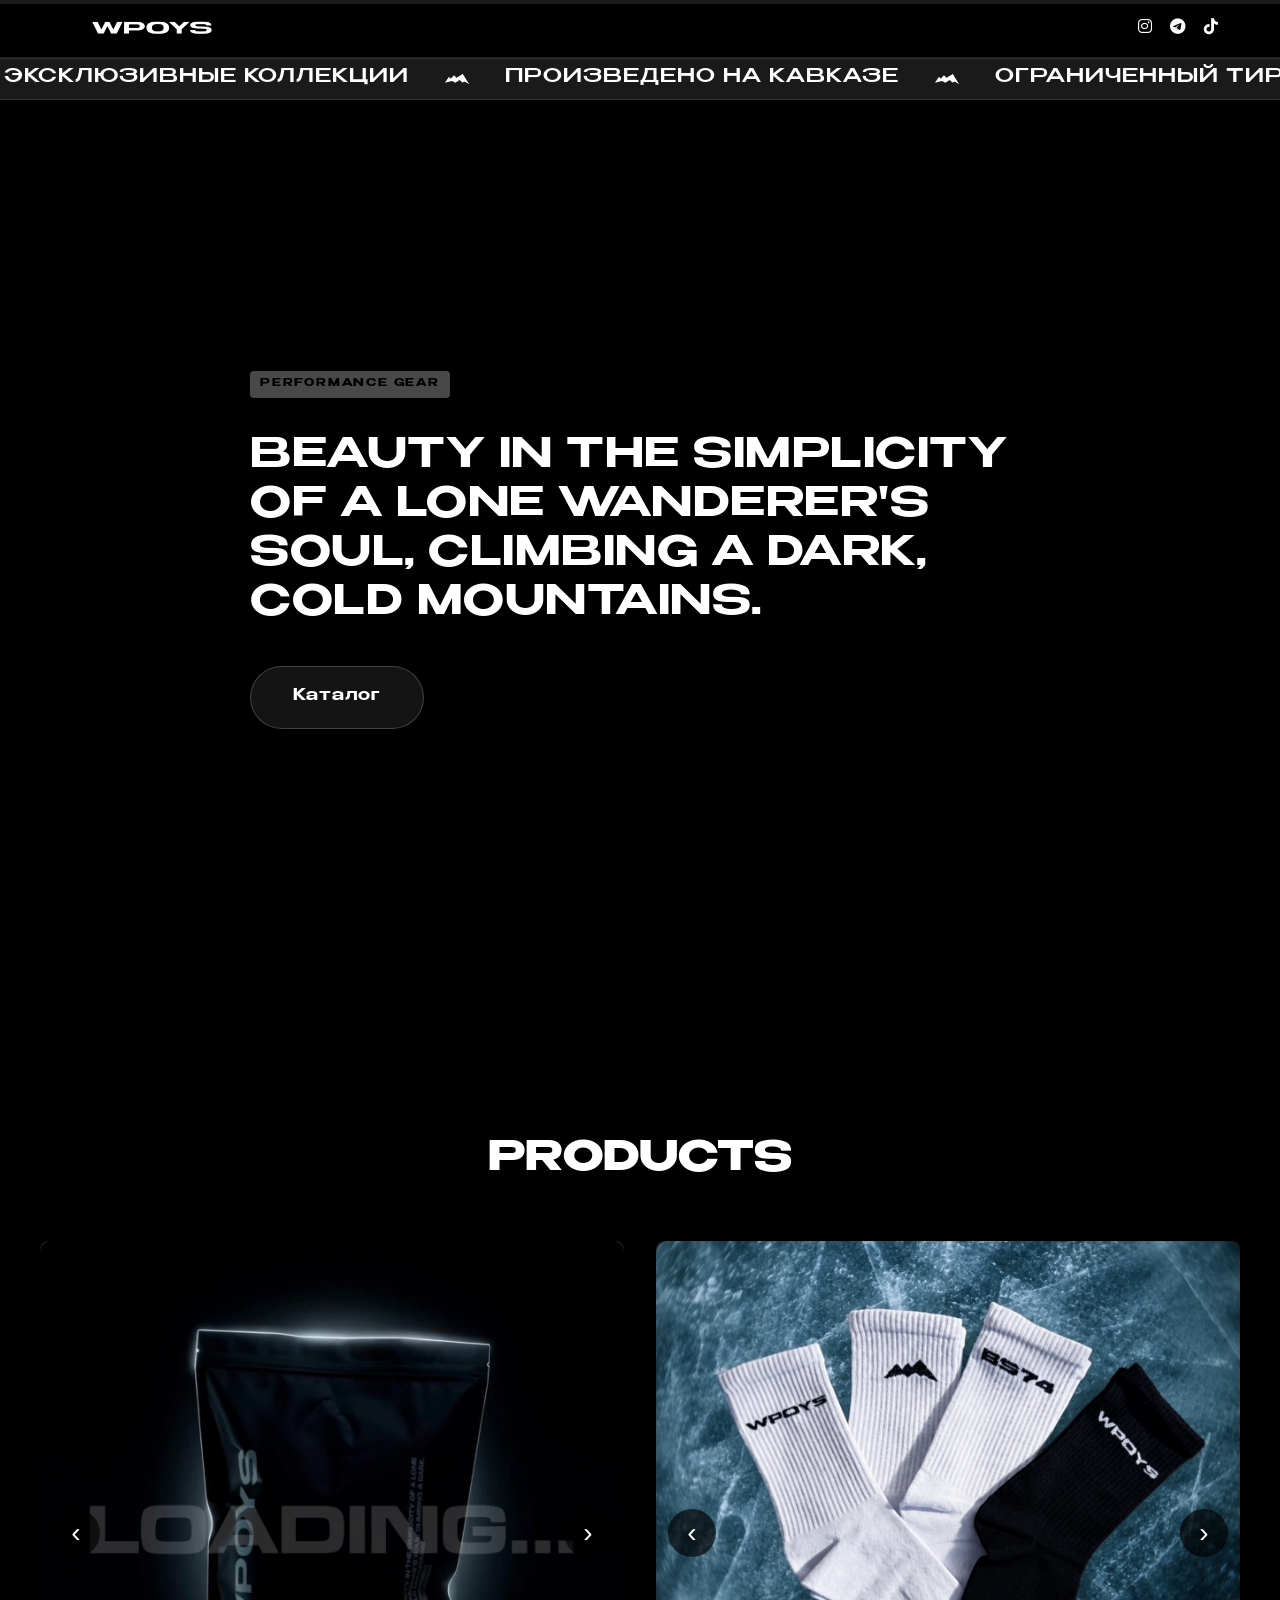
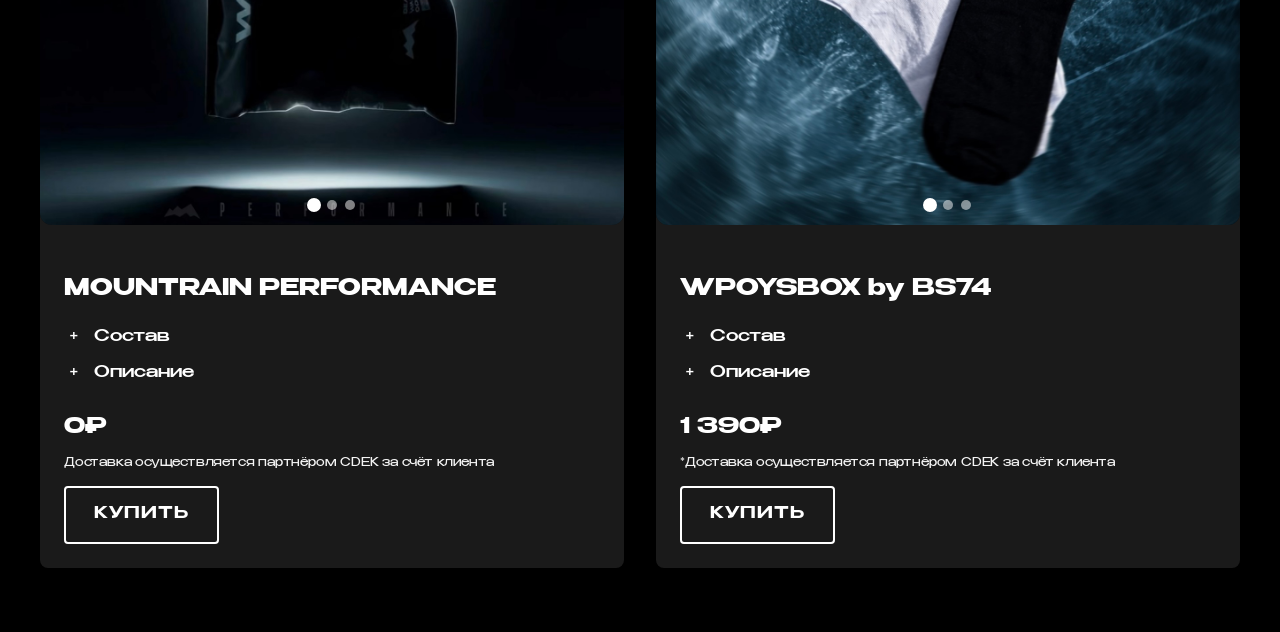
==== commit f0d06924: "marquee + burger" ====
--- a/index.html
+++ b/index.html
@@ -8,7 +8,6 @@
     <meta name="robots" content="index, follow">
     <meta name="keywords" content="спортивная одежда, wpoys, красота в простоте">
     <title>Wpoys — красота в простоте</title>
-    
     <link rel="stylesheet" href="css/style.css">
     <link rel="icon" type="image/png" href="images/apple-touch-icon-512x512.png">
 
@@ -68,27 +67,82 @@
     <link rel="apple-touch-startup-image" media="screen and (device-width: 810px) and (device-height: 1080px) and (-webkit-device-pixel-ratio: 2) and (orientation: portrait)" href="splash_screens/10.2__iPad_portrait.png">
     <link rel="apple-touch-startup-image" media="screen and (device-width: 768px) and (device-height: 1024px) and (-webkit-device-pixel-ratio: 2) and (orientation: portrait)" href="splash_screens/9.7__iPad_Pro__7.9__iPad_mini__9.7__iPad_Air__9.7__iPad_portrait.png">
     <link rel="apple-touch-startup-image" media="screen and (device-width: 744px) and (device-height: 1133px) and (-webkit-device-pixel-ratio: 2) and (orientation: portrait)" href="splash_screens/8.3__iPad_Mini_portrait.png">
-
+    <link rel="stylesheet" href="https://cdnjs.cloudflare.com/ajax/libs/font-awesome/6.5.1/css/all.min.css" />
     <!-- Дополнительные метатеги -->
     <meta name="theme-color" content="#000000">
     <meta name="apple-mobile-web-app-capable" content="yes">
     <meta name="apple-mobile-web-app-status-bar-style" content="black-translucent">
 
     <link rel="manifest" href="manifest.json">
-    
+
+</head>
+
 <body>
 <div class="scroll-progress">
   <div class="progress-bar"></div>
 </div>
 
 <!-- Шапка сайта -->
-<header>
-<div class="nav-container">
-<div class="logo">
-<img src="images/ws.png" alt="Логотип">
+
+<header class="header">
+
+  <div class="nav-container">
+
+    <div class="logo">
+      <img src="images/ws.png" alt="Логотип">
+    </div>
+
+    <!-- DESKTOP SOCIALS -->
+
+    <div class="desktop-socials">
+
+      <a href="#" target="_blank" class="social-icon">
+        <i class="fab fa-instagram"></i>
+      </a>
+
+      <a href="#" target="_blank" class="social-icon">
+        <i class="fab fa-telegram-plane"></i>
+      </a>
+
+      <a href="#" target="_blank" class="social-icon">
+        <i class="fab fa-tiktok"></i>
+      </a>
+
+    </div>
+
+    <!-- BURGER -->
+
+    <button class="burger-btn">
+
+      <span></span>
+      <span></span>
+
+    </button>
+
+  </div>
+
+</header>
+
+<!-- MOBILE MENU -->
+
+<div class="mobile-menu">
+
+  <a href="#" class="mobile-social">
+    <i class="fab fa-instagram"></i>
+    Instagram
+  </a>
+
+  <a href="#" class="mobile-social">
+    <i class="fab fa-telegram-plane"></i>
+    Telegram
+  </a>
+
+  <a href="#" class="mobile-social">
+    <i class="fab fa-tiktok"></i>
+    TikTok
+  </a>
+
 </div>
-</div>
-</header>
 <!-- Yandex.Metrika counter -->
 <script type="text/javascript">
     (function(m,e,t,r,i,k,a){
@@ -148,7 +202,7 @@
   <div class="hero-text-wrap">
 
     <div class="hero-label">
-      PERFORMANCE MOUNTGEAR
+      PERFORMANCE GEAR
     </div>
   <h1>
     BEAUTY IN THE SIMPLICITY OF A LONE WANDERER'S SOUL, CLIMBING A DARK, COLD MOUNTAINS.
--- a/css/style.css
+++ b/css/style.css
@@ -81,7 +81,7 @@
 }
 
 .logo img {
-height: 80px; /* Оптимальная высота логотипа */
+height: 58px;
 width: auto;
 border-radius: 4px;
 display: block;
@@ -100,7 +100,7 @@
 overflow: hidden;
 background: #1a1a1a;
 padding: 0;
-margin-top: 80px;
+margin-top: 58px;
 border-top: 1px solid #333;
 border-bottom: 1px solid #333;
 width: 100%;
@@ -590,42 +590,11 @@
 }
 
 .marquee-container {
-margin-top: 80px; /* Корректируем отступ под уменьшенную шапку */
-}
-}
-
-@media (max-width: 768px) {
-.nav-container {
-flex-direction: column;
-gap: 1rem;
-text-align: center;
-}
-
-.logo {
-gap: 10px;
-}
-
-.logo img {
-height: 50px; /* Компактный размер для планшетов */
-}
-
-.logo .brand-name {
-font-size: 1.6rem;
-}
-
-.marquee-container {
-margin-top: 90px; /* Адаптивный отступ для планшетов */
-padding: 0;
-}
-
-.section-title {
-font-size: 2rem;
-}
-
-.products {
-grid-template-columns: 1fr; /* Одна колонка на планшетах */
-}
-}
+margin-top: 58px; /* Корректируем отступ под уменьшенную шапку */
+}
+}
+
+
 
 @media (max-width: 480px) {
 header {
@@ -645,7 +614,7 @@
 }
 
 .marquee-container {
-margin-top: 70px; /* Минимальный отступ для мобильных */
+margin-top: 46px; /* Минимальный отступ для мобильных */
 padding: 0px;
 }
 
@@ -675,7 +644,103 @@
 font-size: 0.9rem;
 }
 }
-
+/* ==================== MARQUEE ADAPTIVE ==================== */
+
+/* Ноутбуки */
+@media (max-width: 1200px) {
+
+    .marquee-container {
+        margin-top: 58px;
+    }
+
+    .marquee-content {
+        gap: 18px;
+    }
+
+    .marquee-content span {
+        font-size: 1rem;
+    }
+
+    .marquee-logo {
+        width: 34px;
+        height: 34px;
+    }
+}
+
+/* Планшеты */
+@media (max-width: 992px) {
+
+    .marquee-container {
+        margin-top: 58px;
+    }
+
+    .marquee-content {
+        gap: 16px;
+    }
+
+    .marquee-content span {
+        font-size: 0.9rem;
+
+        letter-spacing: 0.5px;
+    }
+
+    .marquee-logo {
+        width: 30px;
+        height: 30px;
+    }
+}
+
+/* Большие телефоны */
+@media (max-width: 768px) {
+
+    .marquee-container {
+        margin-top: 58px;
+    }
+
+    .marquee-content {
+        gap: 14px;
+    }
+
+    .marquee-content span {
+        font-size: 0.78rem;
+
+        letter-spacing: 0.4px;
+    }
+
+    .marquee-logo {
+        width: 24px;
+        height: 24px;
+    }
+}
+
+@media (max-width: 480px) {
+
+    .marquee-container {
+
+        margin-top: 46px;
+
+        padding: 4px 0;
+    }
+
+    .marquee-content {
+
+        gap: 16px;
+    }
+
+    .marquee-content span {
+
+        font-size: 0.82rem;
+
+        letter-spacing: 0.5px;
+    }
+
+    .marquee-logo {
+
+        width: 24px;
+
+        height: 24px;
+    }
+}
 /* === СТИЛИ ПРЕЛОАДЕРА (ИСПРАВЛЕННЫЕ) === */
 
 #preloader {
@@ -883,7 +948,7 @@
 
     padding: 5px 10px;
 
-    margin-bottom: 14px;
+    margin-bottom: 2px;
 
     background: rgba(255, 255, 255, 0.283);
 
@@ -1052,7 +1117,7 @@
 
     padding: 8px 14px;
 
-    margin-bottom: 18px;
+    margin-bottom: 1px !important;
     }
     .hero-content h1 {
 
@@ -1060,7 +1125,7 @@
 
         line-height: 1.3;
 
-        margin-bottom: 26px;
+        margin-bottom: 10px;
 
         max-width: 95%;
 
@@ -1180,3 +1245,324 @@
     z-index: 2;
     pointer-events: none;
 }
+/* ==================== HEADER ==================== */
+
+.header {
+
+    position: fixed;
+
+    top: 0;
+    left: 0;
+
+    width: 100%;
+
+    height: 58px;
+
+    z-index: 9999;
+
+    padding: 0 22px;
+
+    display: flex;
+
+    align-items: center;
+
+    justify-content: space-between;
+
+    background: rgba(0,0,0,0.82);
+
+    backdrop-filter: blur(10px);
+}
+
+/* ==================== NAV ==================== */
+
+.header .nav-container {
+
+    width: 100%;
+
+    display: flex;
+
+    align-items: center;
+
+    justify-content: space-between;
+
+    max-width: 1400px;
+
+    margin: 0 auto;
+}
+
+/* ==================== LOGO ==================== */
+
+.logo {
+
+    display: flex;
+
+    align-items: center;
+
+    margin: 0;
+
+    padding: 0;
+
+    z-index: 10001;
+}
+
+.logo img {
+
+    height: 46px;
+
+    width: auto;
+
+    display: block;
+}
+
+/* ==================== DESKTOP SOCIALS ==================== */
+
+.desktop-socials {
+
+    display: flex;
+
+    align-items: center;
+
+    gap: 18px;
+}
+
+.social-icon {
+
+    color: #fff;
+
+    font-size: 1rem;
+
+    transition:
+        transform 0.3s ease,
+        opacity 0.3s ease;
+}
+
+.social-icon:hover {
+
+    transform: translateY(-3px);
+
+    opacity: 0.7;
+}
+
+/* ==================== BURGER ==================== */
+
+.burger-btn {
+
+    width: 40px;
+
+    height: 40px;
+
+    border: none;
+
+    background: transparent;
+
+    display: none;
+
+    align-items: center;
+
+    justify-content: center;
+
+    position: relative;
+
+    cursor: pointer;
+
+    z-index: 100001;
+}
+
+.burger-btn span {
+
+    position: absolute;
+
+    width: 22px;
+
+    height: 1.5px;
+
+    background: #fff;
+
+    transition: 0.35s ease;
+}
+
+.burger-btn span:nth-child(1) {
+
+    transform: translateY(-4px);
+}
+
+.burger-btn span:nth-child(2) {
+
+    transform: translateY(4px);
+}
+
+/* ACTIVE */
+
+.burger-btn.active span:nth-child(1) {
+
+    transform: rotate(45deg);
+}
+
+.burger-btn.active span:nth-child(2) {
+
+    transform: rotate(-45deg);
+}
+
+/* ==================== MOBILE MENU ==================== */
+
+.mobile-menu {
+
+    position: fixed;
+
+    top: 58px;
+
+    left: 0;
+
+    width: 100%;
+
+    padding: 28px 22px;
+
+    background: rgba(0,0,0,0.94);
+
+    backdrop-filter: blur(18px);
+
+    z-index: 99998;
+
+    display: flex;
+
+    flex-direction: column;
+
+    align-items: flex-start;
+
+    gap: 24px;
+
+    opacity: 0;
+
+    visibility: hidden;
+
+    transform: translateY(-12px);
+
+    transition:
+        opacity 0.35s ease,
+        transform 0.35s ease,
+        visibility 0.35s ease;
+}
+
+.mobile-menu.active {
+
+    opacity: 1;
+
+    visibility: visible;
+
+    transform: translateY(0);
+}
+
+/* ==================== MOBILE LINKS ==================== */
+
+.mobile-social {
+
+    color: #fff;
+
+    text-decoration: none;
+
+    font-family: 'Benzin', Arial, sans-serif;
+
+    font-size: 0.9rem;
+
+    display: flex;
+
+    align-items: center;
+
+    gap: 12px;
+
+    transition:
+        opacity 0.3s ease,
+        transform 0.3s ease;
+}
+
+.mobile-social:hover {
+
+    opacity: 0.7;
+
+    transform: translateX(4px);
+}
+
+/* ==================== TABLET ==================== */
+
+@media (max-width: 992px) {
+
+    .header {
+
+        height: 52px;
+
+        top: 0;
+    }
+
+    .logo img {
+
+        height: 42px;
+    }
+
+    .mobile-menu {
+
+        top: 52px;
+    }
+
+    .marquee-container {
+
+        margin-top: 52px;
+    }
+}
+
+/* ==================== MOBILE ==================== */
+
+@media (max-width: 768px) {
+
+    .header {
+
+        top: 0;
+
+        height: 46px;
+
+        padding: 0 16px;
+    }
+
+    .header .nav-container {
+
+        display: flex;
+
+        flex-direction: row !important;
+
+        align-items: center;
+
+        justify-content: space-between;
+
+        width: 100%;
+
+        padding: 0;
+    }
+
+    .logo img {
+
+        height: 36px;
+    }
+
+    .desktop-socials {
+
+        display: none !important;
+    }
+
+    .burger-btn {
+
+        display: flex !important;
+
+        margin-left: auto;
+    }
+
+    .mobile-menu {
+
+        top: 46px;
+
+        padding: 24px 20px;
+    }
+
+    .marquee-container {
+
+        margin-top: 46px;
+    }
+}
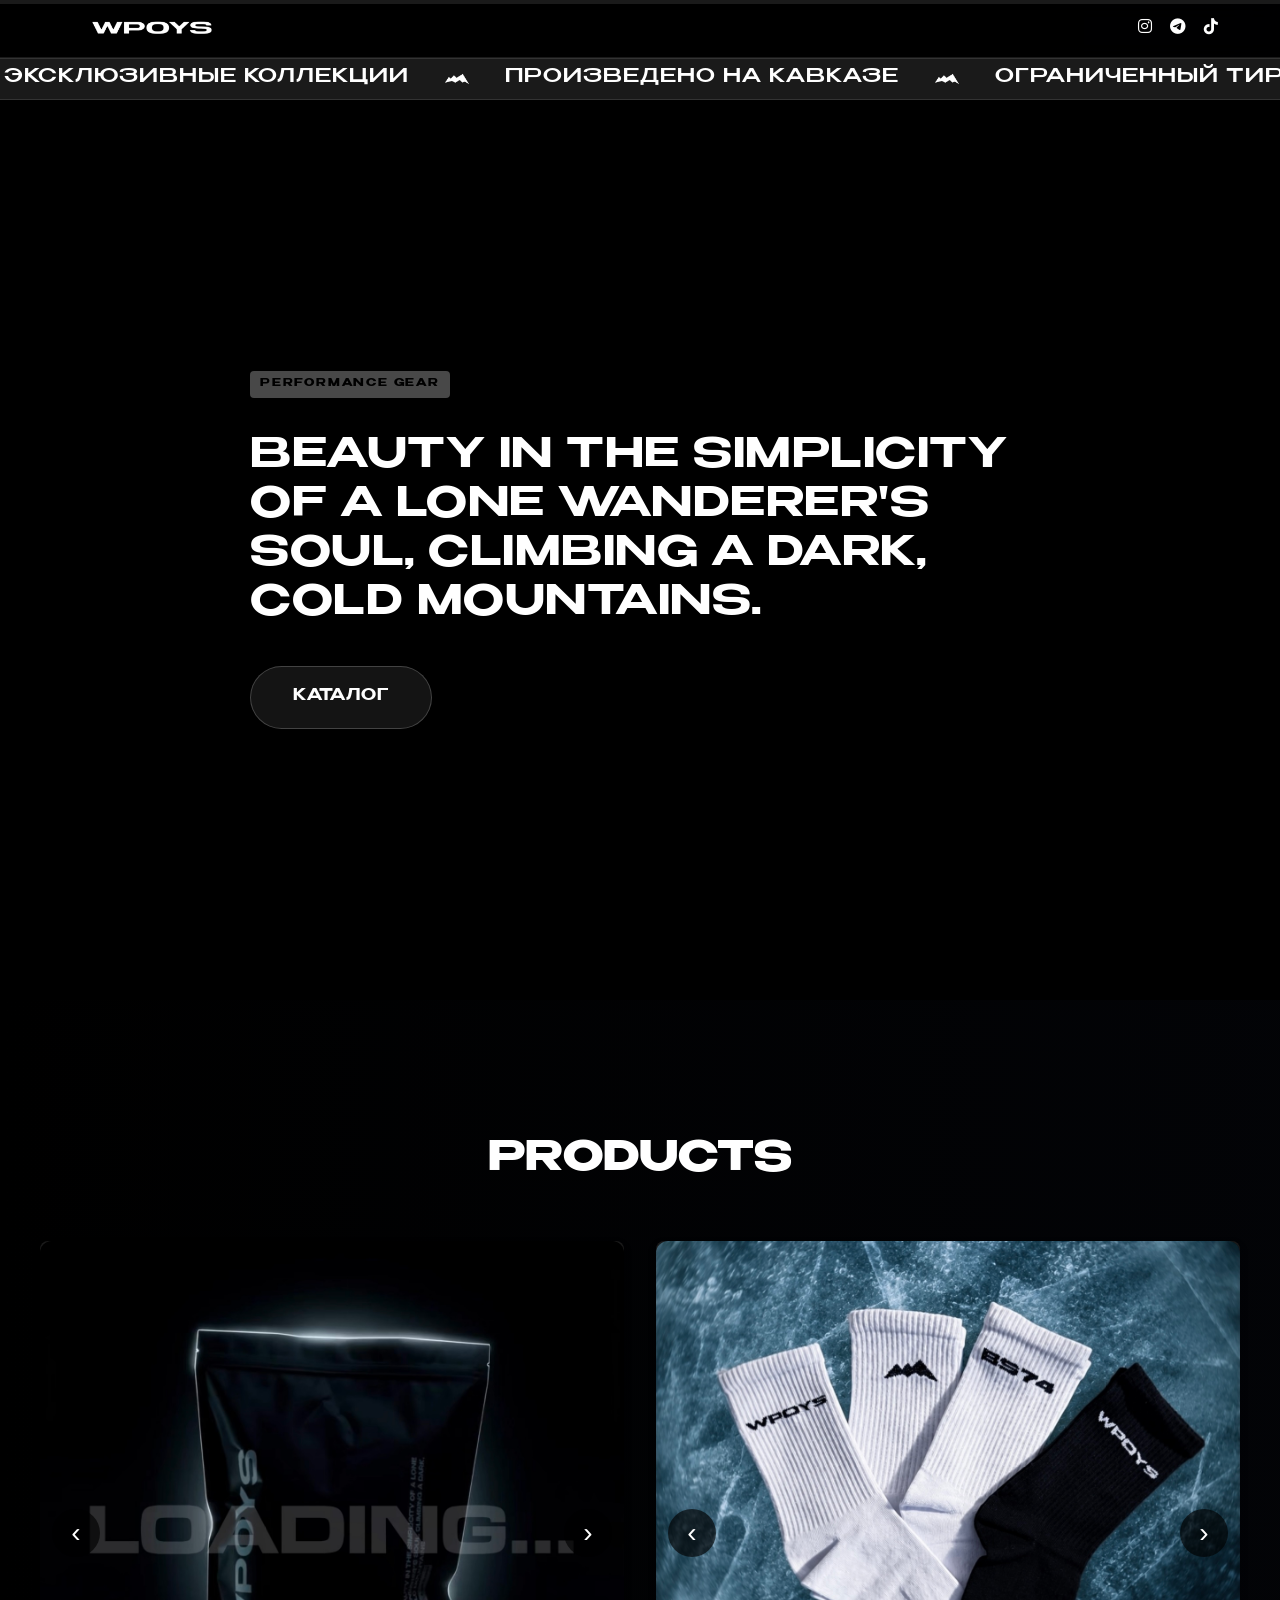
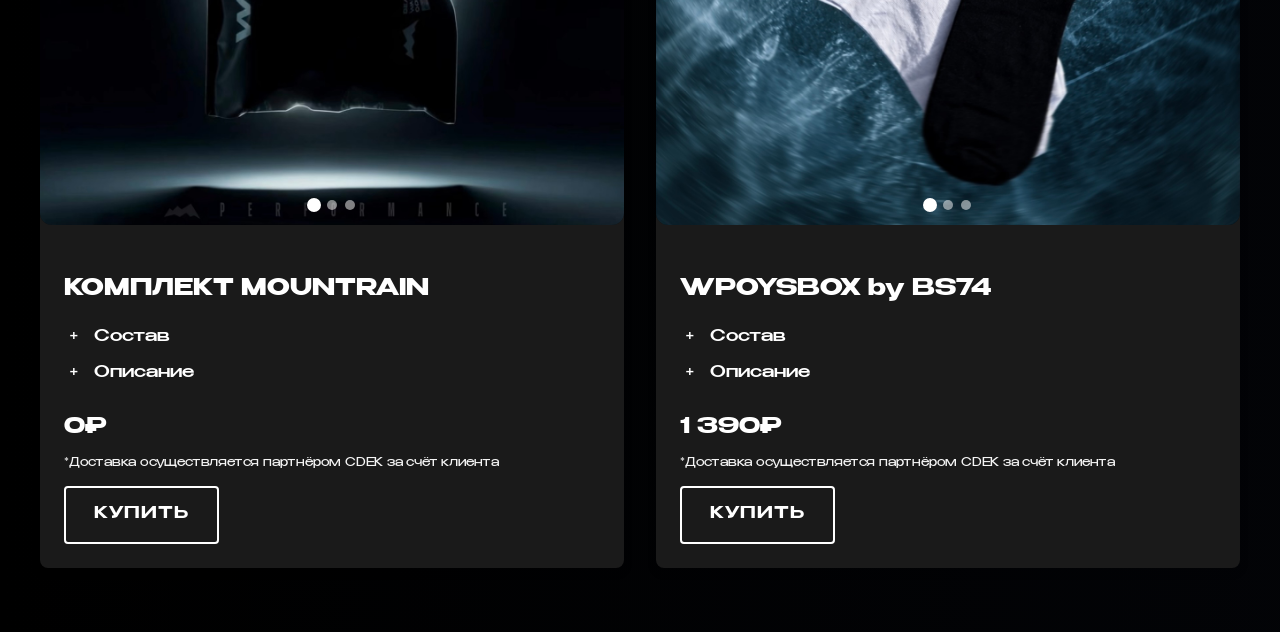
==== commit c1a12f66: "++" ====
--- a/index.html
+++ b/index.html
@@ -96,15 +96,15 @@
 
     <div class="desktop-socials">
 
-      <a href="#" target="_blank" class="social-icon">
+      <a href="https://www.instagram.com/wpoys?igsh=MXVncnZ6Mm9vYW8zcg%3D%3D&utm_source=qr" target="_blank" class="social-icon">
         <i class="fab fa-instagram"></i>
       </a>
 
-      <a href="#" target="_blank" class="social-icon">
+      <a href="https://t.me/wpoys" target="_blank" class="social-icon">
         <i class="fab fa-telegram-plane"></i>
       </a>
 
-      <a href="#" target="_blank" class="social-icon">
+      <a href="https://www.tiktok.com/@wpoys_community?_r=1&_t=ZS-96Zh8aT5sdL" target="_blank" class="social-icon">
         <i class="fab fa-tiktok"></i>
       </a>
 
@@ -209,7 +209,7 @@
   </h1>
 
   <a href="#products" class="hero-btn">
-    Каталог
+    КАТАЛОГ
   </a>
 
 </div>
@@ -238,7 +238,7 @@
       </div>
 
       <div class="card-content">
-        <h3>MOUNTRAIN PERFORMANCE</h3>
+        <h3> КОМПЛЕКТ MOUNTRAIN</h3>
 
         <div class="expandable-section">
           <!-- Состав -->
@@ -264,7 +264,7 @@
           <div class="price-wrapper">
             <span class="price">0₽</span>
           </div>
-          <div class="delivery-note">Доставка осуществляется партнёром CDEK за счёт клиента</div>
+          <div class="delivery-note">*Доставка осуществляется партнёром CDEK за счёт клиента</div>
           <a href="https://t.me/kazenoyam" class="btn-buy">Купить</a>
         </div>
       </div>
@@ -325,5 +325,6 @@
 </section>
 
 <script src="js/script.js"></script>
+<div class="page-overlay"></div>
 </body>
 </html>
--- a/css/style.css
+++ b/css/style.css
@@ -39,13 +39,28 @@
 }
 
 body {
-font-family: 'Benzin', Arial, sans-serif;
-background-color: #000;
-color: #fff;
-line-height: 1.6;
-margin: 0;
-padding: 0;
-box-sizing: border-box;
+  font-family: 'Benzin', Arial, sans-serif;
+
+  background: linear-gradient(270deg, #000000, #05070d, #000000);
+  background-size: 400% 400%;
+  animation: subtleGradient 12s ease infinite;
+
+  color: #fff;
+  line-height: 1.6;
+  margin: 0;
+  padding: 0;
+  box-sizing: border-box;
+}
+@keyframes subtleGradient {
+  0% {
+    background-position: 0% 50%;
+  }
+  50% {
+    background-position: 100% 50%;
+  }
+  100% {
+    background-position: 0% 50%;
+  }
 }
 
 /* Шапка сайта — основные параметры */
@@ -1565,4 +1580,39 @@
 
         margin-top: 46px;
     }
+}
+header {
+  position: fixed;
+  top: 0;
+  left: 0;
+  width: 100%;
+  z-index: 1000;
+  transition: transform 0.4s ease, opacity 0.4s ease;
+}
+
+header.hide {
+  transform: translateY(-100%);
+  opacity: 0;
+}
+.page-overlay {
+  position: fixed;
+  top: 0;
+  left: 0;
+  width: 100%;
+  height: 100%;
+
+  backdrop-filter: blur(0px);
+  background: rgba(0,0,0,0);
+
+  opacity: 0;
+  pointer-events: none;
+
+  transition: all 0.6s ease;
+  z-index: 9999;
+}
+
+.page-overlay.active {
+  backdrop-filter: blur(12px);
+  background: rgba(0,0,0,0.4);
+  opacity: 1;
 }
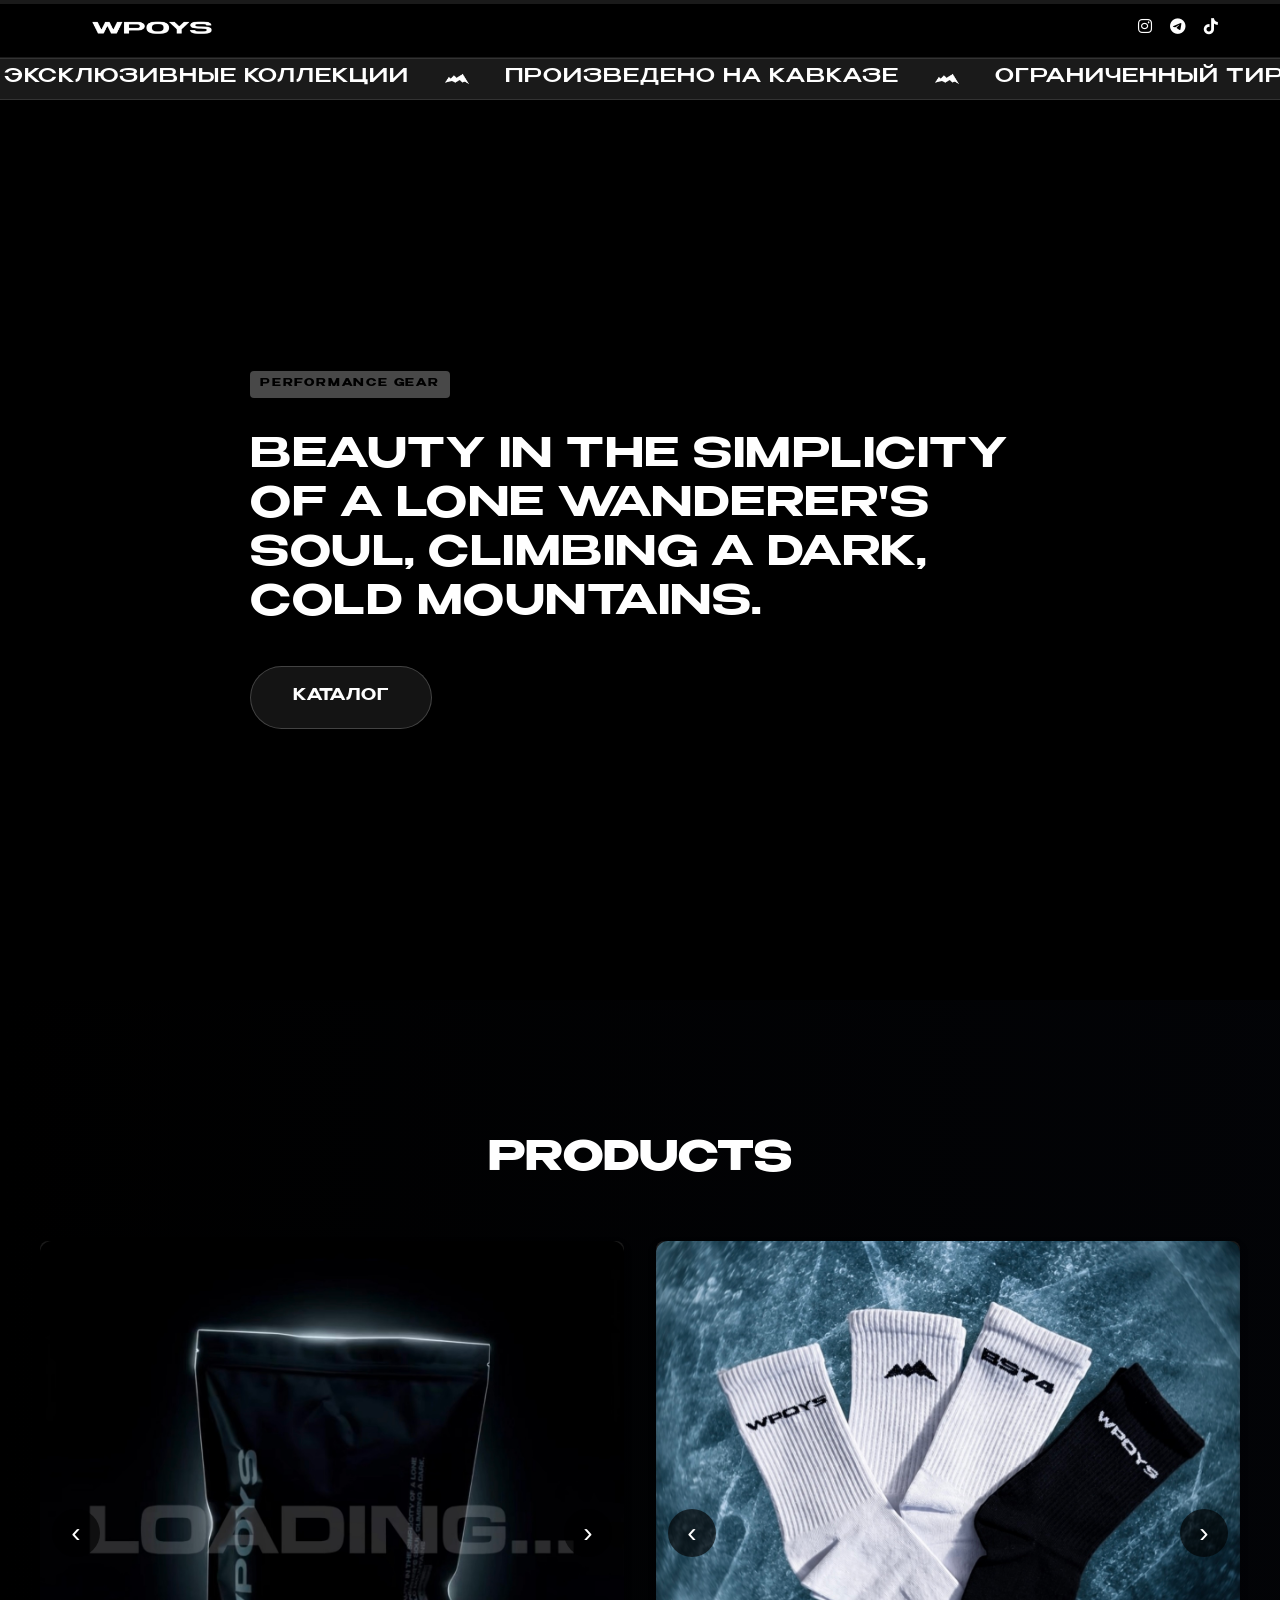
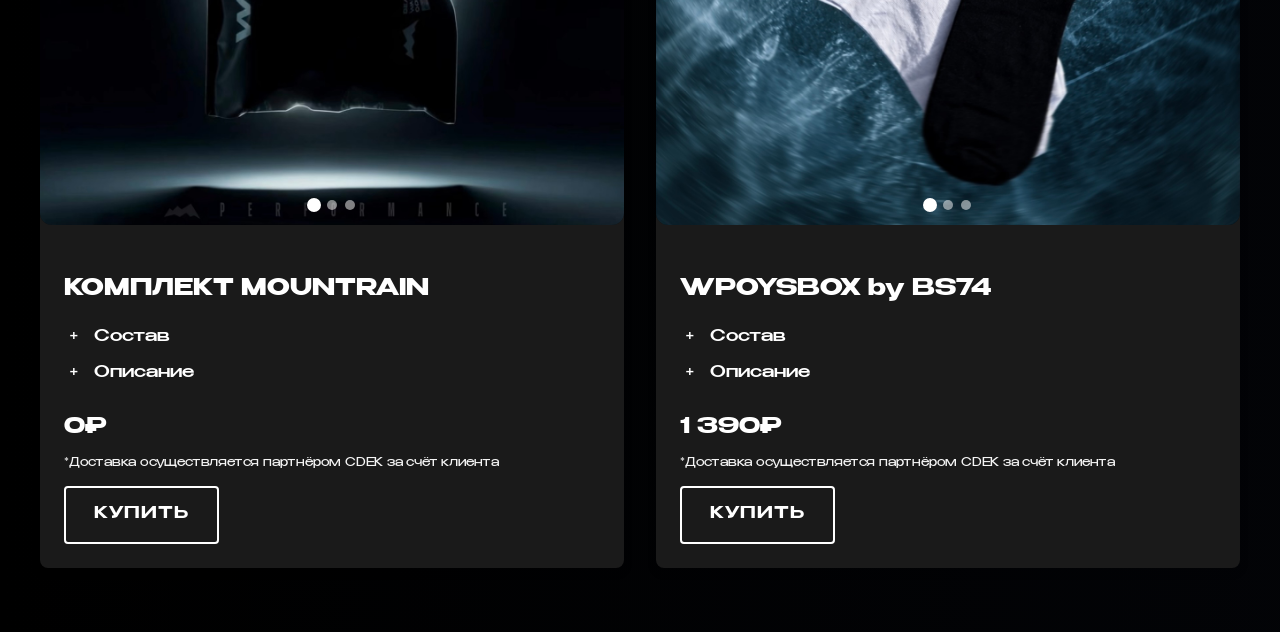
==== commit a1fab195: "buter mobile fix" ====
--- a/index.html
+++ b/index.html
@@ -127,17 +127,23 @@
 
 <div class="mobile-menu">
 
-  <a href="#" class="mobile-social">
+  <a href="https://www.instagram.com/wpoys?igsh=MXVncnZ6Mm9vYW8zcg%3D%3D&utm_source=qr"
+     target="_blank"
+     class="mobile-social">
     <i class="fab fa-instagram"></i>
     Instagram
   </a>
 
-  <a href="#" class="mobile-social">
+  <a href="https://t.me/wpoys"
+     target="_blank"
+     class="mobile-social">
     <i class="fab fa-telegram-plane"></i>
     Telegram
   </a>
 
-  <a href="#" class="mobile-social">
+  <a href="https://www.tiktok.com/@wpoys_community?_r=1&_t=ZS-96Zh8aT5sdL"
+     target="_blank"
+     class="mobile-social">
     <i class="fab fa-tiktok"></i>
     TikTok
   </a>
--- a/css/style.css
+++ b/css/style.css
@@ -37,7 +37,10 @@
   font-style: normal;
   font-display: swap;
 }
-
+html {
+  background-color: #000;
+  height: 100%;
+}
 body {
   font-family: 'Benzin', Arial, sans-serif;
 
@@ -50,6 +53,16 @@
   margin: 0;
   padding: 0;
   box-sizing: border-box;
+
+  min-height: 100%;
+}
+* {
+  -webkit-tap-highlight-color: transparent;
+}
+
+html,
+body {
+  overscroll-behavior-y: none;
 }
 @keyframes subtleGradient {
   0% {
@@ -1586,8 +1599,16 @@
   top: 0;
   left: 0;
   width: 100%;
+
   z-index: 1000;
-  transition: transform 0.4s ease, opacity 0.4s ease;
+
+  transition:
+    transform 0.4s ease,
+    opacity 0.4s ease;
+
+  will-change: transform;
+
+  transform: translateY(0);
 }
 
 header.hide {
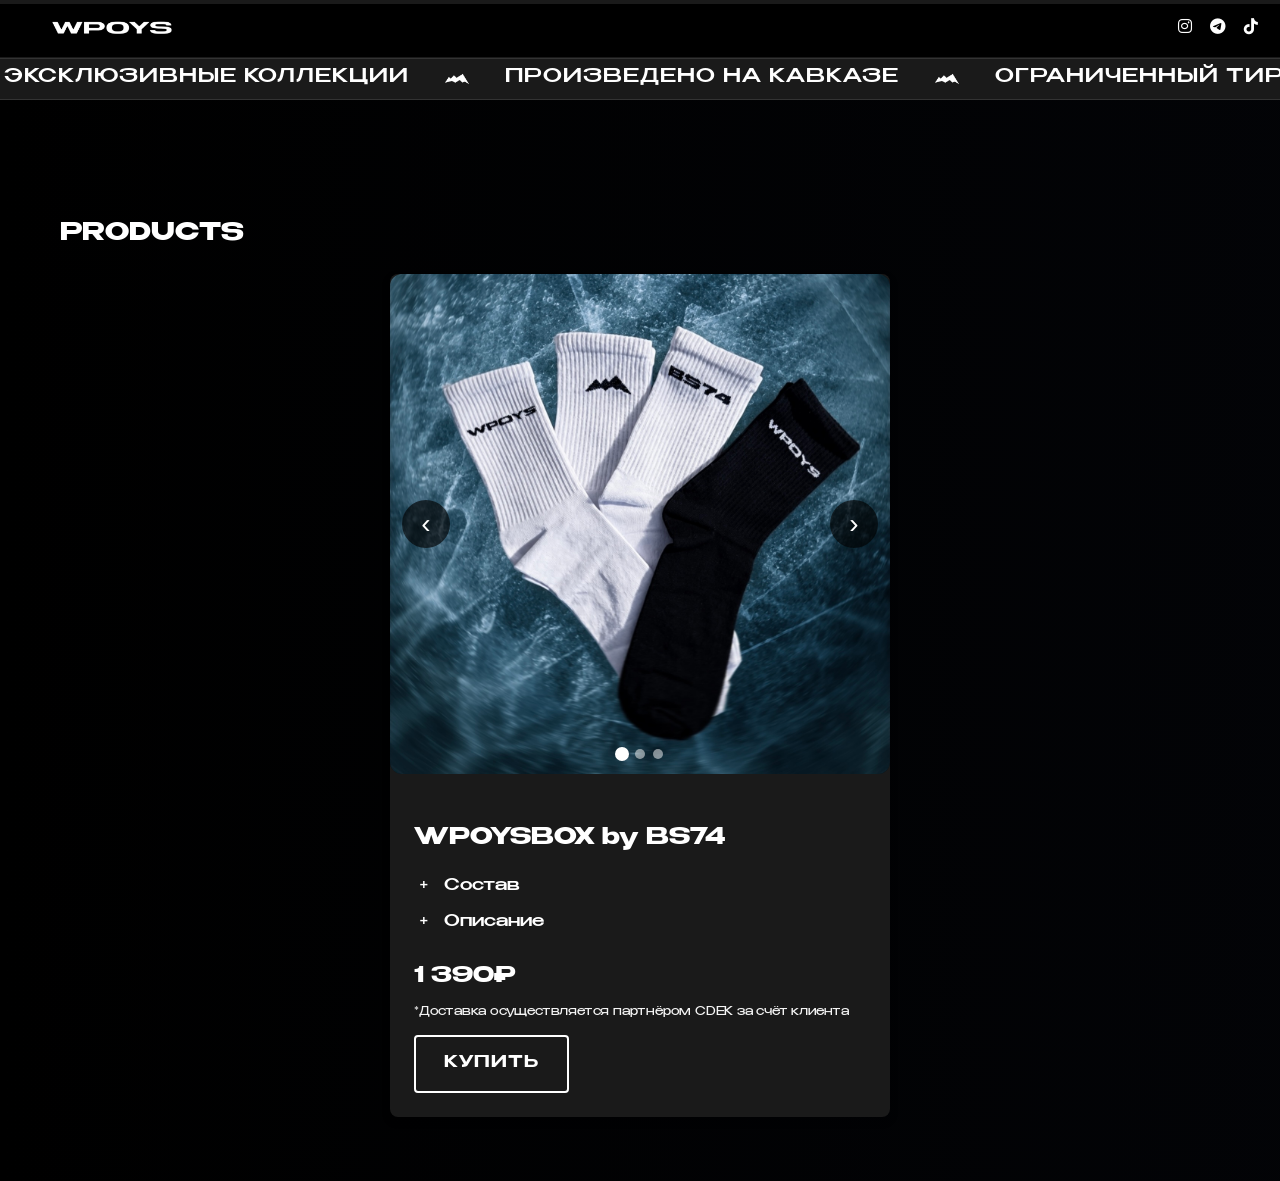
==== commit ac71219e: "new" ====
--- a/index.html
+++ b/index.html
@@ -3,19 +3,22 @@
 <head>
     <meta charset="UTF-8">
     <meta name="viewport" content="width=device-width, initial-scale=1.0">
+
     <meta name="yandex-verification" content="8de26577df7d8477">
     <meta name="description" content="Beauty in the simplicity of a lone wanderer’s soul, climbing a dark, cold mountains.">
     <meta name="robots" content="index, follow">
     <meta name="keywords" content="спортивная одежда, wpoys, красота в простоте">
+
     <title>Wpoys — красота в простоте</title>
+
     <link rel="stylesheet" href="css/style.css">
     <link rel="icon" type="image/png" href="images/apple-touch-icon-512x512.png">
 
-    <!-- ==================== ИКОНКИ ДЛЯ ГЛАВНОГО ЭКРАНА ==================== -->
+    <!-- ИКОНКИ ДЛЯ ГЛАВНОГО ЭКРАНА -->
     <link rel="apple-touch-icon" sizes="180x180" href="images/apple-touch-icon-512x512.png">
     <link rel="apple-touch-icon" sizes="512x512" href="images/apple-touch-icon-512x512.png">
 
-    <!-- ==================== SPLASH SCREENS (Экраны загрузки) ==================== -->
+    <!-- SPLASH SCREENS -->
 
     <!-- iPhone Landscape -->
     <link rel="apple-touch-startup-image" media="screen and (device-width: 440px) and (device-height: 956px) and (-webkit-device-pixel-ratio: 3) and (orientation: landscape)" href="splash_screens/iPhone_17_Pro_Max__iPhone_16_Pro_Max_landscape.png">
@@ -67,270 +70,308 @@
     <link rel="apple-touch-startup-image" media="screen and (device-width: 810px) and (device-height: 1080px) and (-webkit-device-pixel-ratio: 2) and (orientation: portrait)" href="splash_screens/10.2__iPad_portrait.png">
     <link rel="apple-touch-startup-image" media="screen and (device-width: 768px) and (device-height: 1024px) and (-webkit-device-pixel-ratio: 2) and (orientation: portrait)" href="splash_screens/9.7__iPad_Pro__7.9__iPad_mini__9.7__iPad_Air__9.7__iPad_portrait.png">
     <link rel="apple-touch-startup-image" media="screen and (device-width: 744px) and (device-height: 1133px) and (-webkit-device-pixel-ratio: 2) and (orientation: portrait)" href="splash_screens/8.3__iPad_Mini_portrait.png">
-    <link rel="stylesheet" href="https://cdnjs.cloudflare.com/ajax/libs/font-awesome/6.5.1/css/all.min.css" />
-    <!-- Дополнительные метатеги -->
+
+    <link rel="stylesheet" href="https://cdnjs.cloudflare.com/ajax/libs/font-awesome/6.5.1/css/all.min.css">
+
     <meta name="theme-color" content="#000000">
     <meta name="apple-mobile-web-app-capable" content="yes">
     <meta name="apple-mobile-web-app-status-bar-style" content="black-translucent">
 
     <link rel="manifest" href="manifest.json">
-
 </head>
 
 <body>
+
 <div class="scroll-progress">
-  <div class="progress-bar"></div>
+    <div class="progress-bar"></div>
 </div>
 
 <!-- Шапка сайта -->
 
 <header class="header">
 
-  <div class="nav-container">
-
-    <div class="logo">
-      <img src="images/ws.png" alt="Логотип">
+    <div class="nav-container">
+
+        <div class="logo">
+            <img src="images/ws.png" alt="Логотип">
+        </div>
+
+        <!-- DESKTOP SOCIALS -->
+
+        <div class="desktop-socials">
+
+            <a href="https://www.instagram.com/wpoys?igsh=MXVncnZ6Mm9vYW8zcg%3D%3D&utm_source=qr"
+               target="_blank"
+               class="social-icon">
+                <i class="fab fa-instagram"></i>
+            </a>
+
+            <a href="https://t.me/wpoys"
+               target="_blank"
+               class="social-icon">
+                <i class="fab fa-telegram-plane"></i>
+            </a>
+
+            <a href="https://www.tiktok.com/@wpoys_community?_r=1&_t=ZS-96Zh8aT5sdL"
+               target="_blank"
+               class="social-icon">
+                <i class="fab fa-tiktok"></i>
+            </a>
+
+        </div>
+
+        <!-- BURGER -->
+
+        <button class="burger-btn">
+
+            <span></span>
+            <span></span>
+
+        </button>
+
     </div>
 
-    <!-- DESKTOP SOCIALS -->
-
-    <div class="desktop-socials">
-
-      <a href="https://www.instagram.com/wpoys?igsh=MXVncnZ6Mm9vYW8zcg%3D%3D&utm_source=qr" target="_blank" class="social-icon">
+</header>
+
+<!-- MOBILE MENU -->
+
+<div class="mobile-menu">
+
+    <a href="https://www.instagram.com/wpoys?igsh=MXVncnZ6Mm9vYW8zcg%3D%3D&utm_source=qr"
+       target="_blank"
+       class="mobile-social">
         <i class="fab fa-instagram"></i>
-      </a>
-
-      <a href="https://t.me/wpoys" target="_blank" class="social-icon">
+        Instagram
+    </a>
+
+    <a href="https://t.me/wpoys"
+       target="_blank"
+       class="mobile-social">
         <i class="fab fa-telegram-plane"></i>
-      </a>
-
-      <a href="https://www.tiktok.com/@wpoys_community?_r=1&_t=ZS-96Zh8aT5sdL" target="_blank" class="social-icon">
+        Telegram
+    </a>
+
+    <a href="https://www.tiktok.com/@wpoys_community?_r=1&_t=ZS-96Zh8aT5sdL"
+       target="_blank"
+       class="mobile-social">
         <i class="fab fa-tiktok"></i>
-      </a>
-
-    </div>
-
-    <!-- BURGER -->
-
-    <button class="burger-btn">
-
-      <span></span>
-      <span></span>
-
-    </button>
-
-  </div>
-
-</header>
-
-<!-- MOBILE MENU -->
-
-<div class="mobile-menu">
-
-  <a href="https://www.instagram.com/wpoys?igsh=MXVncnZ6Mm9vYW8zcg%3D%3D&utm_source=qr"
-     target="_blank"
-     class="mobile-social">
-    <i class="fab fa-instagram"></i>
-    Instagram
-  </a>
-
-  <a href="https://t.me/wpoys"
-     target="_blank"
-     class="mobile-social">
-    <i class="fab fa-telegram-plane"></i>
-    Telegram
-  </a>
-
-  <a href="https://www.tiktok.com/@wpoys_community?_r=1&_t=ZS-96Zh8aT5sdL"
-     target="_blank"
-     class="mobile-social">
-    <i class="fab fa-tiktok"></i>
-    TikTok
-  </a>
+        TikTok
+    </a>
 
 </div>
+
 <!-- Yandex.Metrika counter -->
+
 <script type="text/javascript">
     (function(m,e,t,r,i,k,a){
-        m[i]=m[i]||function(){(m[i].a=m[i].a||[]).push(arguments)};
+        m[i]=m[i]||function(){
+            (m[i].a=m[i].a||[]).push(arguments)
+        };
+
         m[i].l=1*new Date();
-        for (var j = 0; j < document.scripts.length; j++) {if (document.scripts[j].src === r) { return; }}
-        k=e.createElement(t),a=e.getElementsByTagName(t)[0],k.async=1,k.src=r,a.parentNode.insertBefore(k,a)
-    })(window, document,'script','https://mc.yandex.ru/metrika/tag.js?id=109251018', 'ym');
-
-    ym(109251018, 'init', {ssr:true, webvisor:true, clickmap:true, ecommerce:"dataLayer", referrer: document.referrer, url: location.href, accurateTrackBounce:true, trackLinks:true});
+
+        for (var j = 0; j < document.scripts.length; j++) {
+            if (document.scripts[j].src === r) {
+                return;
+            }
+        }
+
+        k=e.createElement(t),
+        a=e.getElementsByTagName(t)[0],
+        k.async=1,
+        k.src=r,
+        a.parentNode.insertBefore(k,a)
+
+    })(window, document, 'script',
+       'https://mc.yandex.ru/metrika/tag.js?id=109251018',
+       'ym');
+
+    ym(109251018, 'init', {
+        ssr:true,
+        webvisor:true,
+        clickmap:true,
+        ecommerce:"dataLayer",
+        referrer:document.referrer,
+        url:location.href,
+        accurateTrackBounce:true,
+        trackLinks:true
+    });
 </script>
-<noscript><div><img src="https://mc.yandex.ru/watch/109251018" style="position:absolute; left:-9999px;" alt="" /></div></noscript>
+
+<noscript>
+    <div>
+        <img src="https://mc.yandex.ru/watch/109251018"
+             style="position:absolute; left:-9999px;"
+             alt="">
+    </div>
+</noscript>
+
 <!-- /Yandex.Metrika counter -->
 
 <!-- Бегущая строка -->
+
 <section class="marquee-container">
-  <div class="marquee">
-    <div class="marquee-content">
-      <!-- Первый набор элементов -->
-      <span>ЭКСКЛЮЗИВНЫЕ КОЛЛЕКЦИИ</span>
-      <img src="images/IMG_3755.PNG" alt="Логотип" class="marquee-logo">
-      <span>ПРОИЗВЕДЕНО НА КАВКАЗЕ</span>
-      <img src="images/IMG_3755.PNG" alt="Логотип" class="marquee-logo">
-      <span>ОГРАНИЧЕННЫЙ ТИРАЖ</span>
-      <img src="images/IMG_3755.PNG" alt="Логотип" class="marquee-logo">
-      <span>ДОСТАВИМ ОТ 2-ух ДНЕЙ</span>
-      <img src="images/IMG_3755.PNG" alt="Логотип" class="marquee-logo">
-
-      <!-- Второй набор элементов (точная копия первого) -->
-      <span>ЭКСКЛЮЗИВНЫЕ КОЛЛЕКЦИИ</span>
-      <img src="images/IMG_3755.PNG" alt="Логотип" class="marquee-logo">
-      <span>ПРОИЗВЕДЕНО НА КАВКАЗЕ</span>
-      <img src="images/IMG_3755.PNG" alt="Логотип" class="marquee-logo">
-      <span>ОГРАНИЧЕННЫЙ ТИРАЖ</span>
-      <img src="images/IMG_3755.PNG" alt="Логотип" class="marquee-logo">
-      <span>ДОСТАВИМ ОТ 2-ух ДНЕЙ</span>
-      <img src="images/IMG_3755.PNG" alt="Логотип" class="marquee-logo">
+
+    <div class="marquee">
+
+        <div class="marquee-content">
+
+            <!-- Первый набор элементов -->
+
+            <span>ЭКСКЛЮЗИВНЫЕ КОЛЛЕКЦИИ</span>
+            <img src="images/IMG_3755.PNG" alt="Логотип" class="marquee-logo">
+
+            <span>ПРОИЗВЕДЕНО НА КАВКАЗЕ</span>
+            <img src="images/IMG_3755.PNG" alt="Логотип" class="marquee-logo">
+
+            <span>ОГРАНИЧЕННЫЙ ТИРАЖ</span>
+            <img src="images/IMG_3755.PNG" alt="Логотип" class="marquee-logo">
+
+            <span>ДОСТАВИМ ОТ 2-ух ДНЕЙ</span>
+            <img src="images/IMG_3755.PNG" alt="Логотип" class="marquee-logo">
+
+
+            <!-- Второй набор элементов -->
+
+            <span>ЭКСКЛЮЗИВНЫЕ КОЛЛЕКЦИИ</span>
+            <img src="images/IMG_3755.PNG" alt="Логотип" class="marquee-logo">
+
+            <span>ПРОИЗВЕДЕНО НА КАВКАЗЕ</span>
+            <img src="images/IMG_3755.PNG" alt="Логотип" class="marquee-logo">
+
+            <span>ОГРАНИЧЕННЫЙ ТИРАЖ</span>
+            <img src="images/IMG_3755.PNG" alt="Логотип" class="marquee-logo">
+
+            <span>ДОСТАВИМ ОТ 2-ух ДНЕЙ</span>
+            <img src="images/IMG_3755.PNG" alt="Логотип" class="marquee-logo">
+
+        </div>
+
     </div>
-  </div>
+
 </section>
-<!-- HERO SECTION -->
-<section class="hero-section">
-
-  <video class="hero-video"
-         autoplay
-         muted
-         loop
-         playsinline
-         preload="auto">
-    <source src="videos/hero.mp4" type="video/mp4">
-  </video>
-
-  <div class="hero-overlay"></div>
-
- <div class="hero-content">
-
-  <div class="hero-text-wrap">
-
-    <div class="hero-label">
-      PERFORMANCE GEAR
+
+
+<!-- PRODUCTS -->
+
+<section class="products-section" id="products">
+
+    <h2 class="section-title">PRODUCTS</h2>
+
+    <div class="products">
+
+
+        <!-- ЕДИНСТВЕННЫЙ ТОВАР — WPOYSBOX -->
+
+        <div class="product-card">
+
+            <div class="carousel">
+
+                <div class="carousel-inner">
+
+                    <div class="carousel-item active">
+                        <img src="images/бокс1.PNG" alt="WPOYSBOX 1">
+                    </div>
+
+                    <div class="carousel-item">
+                        <img src="images/бокс2.PNG" alt="WPOYSBOX 2">
+                    </div>
+
+                    <div class="carousel-item">
+                        <img src="images/бокс3.PNG" alt="WPOYSBOX 3">
+                    </div>
+
+                </div>
+
+                <button class="carousel-btn prev">‹</button>
+                <button class="carousel-btn next">›</button>
+
+                <div class="carousel-dots"></div>
+
+            </div>
+
+
+            <div class="card-content">
+
+                <h3>WPOYSBOX by BS74</h3>
+
+
+                <div class="expandable-section">
+
+                    <!-- Состав -->
+
+                    <div class="section-header" data-section="composition">
+
+                        <span class="icon">+</span>
+                        <span class="title">Состав</span>
+
+                    </div>
+
+                    <div class="section-content" style="display: none;">
+
+                        <p>
+                            80% хлопок, 15% полиамид, 5% лайкра.
+                        </p>
+
+                    </div>
+
+
+                    <!-- Описание -->
+
+                    <div class="section-header" data-section="description">
+
+                        <span class="icon">+</span>
+                        <span class="title">Описание</span>
+
+                    </div>
+
+                    <div class="section-content" style="display: none;">
+
+                        <p>
+                            Комплект из 4 пар носков для тренировок
+                            с уникальным дизайном.
+                            Коллекционная карточка BS74
+                            и стикер в ПОДАРОК!
+                        </p>
+
+                    </div>
+
+                </div>
+
+
+                <div class="price-buy-container">
+
+                    <div class="price-wrapper">
+
+                        <span class="price">
+                            1 390₽
+                        </span>
+
+                    </div>
+
+                    <div class="delivery-note">
+                        *Доставка осуществляется партнёром CDEK за счёт клиента
+                    </div>
+
+                    <a href="https://t.me/kazenoyam"
+                       class="btn-buy">
+                        Купить
+                    </a>
+
+                </div>
+
+            </div>
+
+        </div>
+
     </div>
-  <h1>
-    BEAUTY IN THE SIMPLICITY OF A LONE WANDERER'S SOUL, CLIMBING A DARK, COLD MOUNTAINS.
-  </h1>
-
-  <a href="#products" class="hero-btn">
-    КАТАЛОГ
-  </a>
-
-</div>
 
 </section>
-<section class="products-section" id="products">
-  <h2 class="section-title">PRODUCTS</h2>
-  <div class="products">
-
-    <div class="product-card">
-      <div class="carousel">
-        <div class="carousel-inner">
-          <div class="carousel-item active">
-            <img src="images/комплект1.PNG" alt="MOUNTRAIN PERFORMANCE 1">
-          </div>
-          <div class="carousel-item">
-            <img src="images/комплект2.PNG" alt="MOUNTRAIN PERFORMANCE 2">
-          </div>
-          <div class="carousel-item">
-            <img src="images/комплект3.PNG" alt="MOUNTRAIN PERFORMANCE 3">
-          </div>
-        </div>
-        <button class="carousel-btn prev">‹</button>
-        <button class="carousel-btn next">›</button>
-        <div class="carousel-dots"></div>
-      </div>
-
-      <div class="card-content">
-        <h3> КОМПЛЕКТ MOUNTRAIN</h3>
-
-        <div class="expandable-section">
-          <!-- Состав -->
-          <div class="section-header" data-section="composition">
-            <span class="icon">+</span>
-            <span class="title">Состав</span>
-          </div>
-          <div class="section-content" style="display: none;">
-            <p>Скоро..</p>
-          </div>
-
-          <!-- Описание -->
-          <div class="section-header" data-section="description">
-            <span class="icon">+</span>
-            <span class="title">Описание</span>
-          </div>
-          <div class="section-content" style="display: none;">
-            <p>Скоро..</p>
-          </div>
-        </div>
-
-        <div class="price-buy-container">
-          <div class="price-wrapper">
-            <span class="price">0₽</span>
-          </div>
-          <div class="delivery-note">*Доставка осуществляется партнёром CDEK за счёт клиента</div>
-          <a href="https://t.me/kazenoyam" class="btn-buy">Купить</a>
-        </div>
-      </div>
-    </div>
-
-    <!-- Второй товар -->
-    <div class="product-card">
-      <div class="carousel">
-        <div class="carousel-inner">
-          <div class="carousel-item active">
-            <img src="images/бокс1.PNG" alt="WPOYSBOX 1">
-          </div>
-          <div class="carousel-item">
-            <img src="images/бокс2.PNG" alt="WPOYSBOX 2">
-          </div>
-          <div class="carousel-item">
-            <img src="images/бокс3.PNG" alt="WPOYSBOX 3">
-          </div>
-        </div>
-        <button class="carousel-btn prev">‹</button>
-        <button class="carousel-btn next">›</button>
-        <div class="carousel-dots"></div>
-      </div>
-
-      <div class="card-content">
-        <h3>WPOYSBOX by BS74</h3>
-
-        <div class="expandable-section">
-          <!-- Состав -->
-          <div class="section-header" data-section="composition">
-            <span class="icon">+</span>
-            <span class="title">Состав</span>
-          </div>
-          <div class="section-content" style="display: none;">
-            <p>80% хлопок, 15% полиамид, 5% лайкра.</p>
-          </div>
-
-          <!-- Описание -->
-          <div class="section-header" data-section="description">
-            <span class="icon">+</span>
-            <span class="title">Описание</span>
-          </div>
-          <div class="section-content" style="display: none;">
-            <p>Комплект из 4 пар носков для тренировок с уникальным дизайном. Коллекционная карточка BS74 и стикер в ПОДАРОК!</p>
-          </div>
-        </div>
-
-        <div class="price-buy-container">
-          <div class="price-wrapper">
-            <span class="price">1 390₽</span>
-          </div>
-          <div class="delivery-note">*Доставка осуществляется партнёром CDEK за счёт клиента</div>
-          <a href="https://t.me/kazenoyam" class="btn-buy">Купить</a>
-        </div>
-      </div>
-    </div>
-  </div>
-</section>
+
 
 <script src="js/script.js"></script>
+
 <div class="page-overlay"></div>
+
 </body>
 </html>
--- a/css/style.css
+++ b/css/style.css
@@ -1,1360 +1,185 @@
 @font-face {
-  font-family: 'Benzin';
-  src: url('../fonts/Benzin-Regular.ttf') format('truetype');
-  font-weight: 400;
-  font-style: normal;
-  font-display: swap;
+    font-family: 'Benzin';
+    src: url('../fonts/Benzin-Regular.ttf') format('truetype');
+    font-weight: 400;
+    font-style: normal;
+    font-display: swap;
 }
 
 @font-face {
-  font-family: 'Benzin';
-  src: url('../fonts/Benzin-Bold.ttf') format('truetype');
-  font-weight: 700;
-  font-style: normal;
-  font-display: swap;
+    font-family: 'Benzin';
+    src: url('../fonts/Benzin-Medium.ttf') format('truetype');
+    font-weight: 500;
+    font-style: normal;
+    font-display: swap;
 }
 
 @font-face {
-  font-family: 'Benzin';
-  src: url('../fonts/Benzin-Medium.ttf') format('truetype');
-  font-weight: 500;
-  font-style: normal;
-  font-display: swap;
+    font-family: 'Benzin';
+    src: url('../fonts/Benzin-Semibold.ttf') format('truetype');
+    font-weight: 600;
+    font-style: normal;
+    font-display: swap;
 }
 
 @font-face {
-  font-family: 'Benzin';
-  src: url('../fonts/Benzin-Semibold.ttf') format('truetype');
-  font-weight: 600;
-  font-style: normal;
-  font-display: swap;
+    font-family: 'Benzin';
+    src: url('../fonts/Benzin-Bold.ttf') format('truetype');
+    font-weight: 700;
+    font-style: normal;
+    font-display: swap;
 }
 
 @font-face {
-  font-family: 'Benzin';
-  src: url('../fonts/Benzin-ExtraBold.ttf') format('truetype');
-  font-weight: 800;
-  font-style: normal;
-  font-display: swap;
-}
+    font-family: 'Benzin';
+    src: url('../fonts/Benzin-ExtraBold.ttf') format('truetype');
+    font-weight: 800;
+    font-style: normal;
+    font-display: swap;
+}
+
+
+/* ==================== ОСНОВА ==================== */
+
 html {
-  background-color: #000;
-  height: 100%;
-}
+    background-color: #000;
+    height: 100%;
+    overscroll-behavior-y: none;
+}
+
 body {
-  font-family: 'Benzin', Arial, sans-serif;
-
-  background: linear-gradient(270deg, #000000, #05070d, #000000);
-  background-size: 400% 400%;
-  animation: subtleGradient 12s ease infinite;
-
-  color: #fff;
-  line-height: 1.6;
-  margin: 0;
-  padding: 0;
-  box-sizing: border-box;
-
-  min-height: 100%;
-}
+    font-family: 'Benzin', Arial, sans-serif;
+
+    background: linear-gradient(
+        270deg,
+        #000000,
+        #05070d,
+        #000000
+    );
+
+    background-size: 400% 400%;
+    animation: subtleGradient 12s ease infinite;
+
+    color: #fff;
+    line-height: 1.6;
+
+    margin: 0;
+    padding: 0;
+
+    min-height: 100%;
+
+    box-sizing: border-box;
+}
+
 * {
-  -webkit-tap-highlight-color: transparent;
+    box-sizing: border-box;
+    -webkit-tap-highlight-color: transparent;
 }
 
 html,
 body {
-  overscroll-behavior-y: none;
-}
+    overscroll-behavior-y: none;
+}
+
+
 @keyframes subtleGradient {
-  0% {
-    background-position: 0% 50%;
-  }
-  50% {
-    background-position: 100% 50%;
-  }
-  100% {
-    background-position: 0% 50%;
-  }
-}
-
-/* Шапка сайта — основные параметры */
-header {
-background: rgba(0, 0, 0, 0.9);
-padding:0; /* Увеличенный отступ для большей высоты шапки */
-position: fixed;
-width: 100%;
-top: 0;
-z-index: 1000;
-box-sizing: border-box;
-border-bottom: 1px solid rgba(255, 255, 255, 0.1); /* Тонкая разделительная линия */
-}
-
-/* Контейнер навигации — центрирование и ширина */
-.nav-container {
-display: flex;
-justify-content: space-between;
-align-items: center;
-max-width: 1400px; /* Увеличена максимальная ширина */
-margin: 0 auto;
-padding: 0 40px; /* Увеличены горизонтальные отступы */
-box-sizing: border-box;
-}
-
-/* Стили для логотипа — ключевые параметры размера */
-.logo {
-display: flex;
-align-items: center;
-gap: 20px; /* Немного увеличено расстояние между логотипом и текстом */
-margin: 0;
-padding: 0;
-}
-
-.logo img {
-height: 58px;
-width: auto;
-border-radius: 4px;
-display: block;
-}
-
-.logo .brand-name {
-font-family: 'Benzin', Arial, sans-serif;
-font-size: 2.2rem; /* Увеличен размер текста бренда */
-font-weight: bold;
-color: #fff;
-text-shadow: 1px 1px 3px rgba(0, 0, 0, 0.5);
-}
-
-/* Бегущая строка */
-.marquee-container {
-overflow: hidden;
-background: #1a1a1a;
-padding: 0;
-margin-top: 58px;
-border-top: 1px solid #333;
-border-bottom: 1px solid #333;
-width: 100%;
-max-width: none;
-position: relative;
-z-index: 99;
-box-sizing: border-box;
-}
-
-.marquee {
-display: flex;
-justify-content: start;
-align-items: center;
-white-space: nowrap;
-width: auto;
-min-height: auto;
-}
-
-.marquee-content {
-display: flex;
-align-items: center;
-gap: 24px; /* Оптимальный интервал между элементами */
-animation: marquee 35s linear infinite; /* Плавная длительность */
-will-change: transform; /* Оптимизация анимации */
--webkit-backface-visibility: hidden; /* Устранение мерцания в Safari */
-backface-visibility: hidden; /* Устранение мерцания */
-transform-style: preserve-3d; /* Улучшение рендеринга */
-transform: translateZ(0); /* Включение GPU‑ускорения */
-}
-
-.marquee-content span {
-font-family: 'Benzin', Arial, sans-serif;
-font-size: 1.2rem;
-font-weight: 500;
-color: #fff;
-text-transform: uppercase;
-letter-spacing: 1px;
-min-width: max-content;
-line-height: 1;
-flex-shrink: 0;
-padding: 0 4px;
-}
-
-/* Анимация бегущей строки (плавный бесконечный цикл) */
-@keyframes marquee {
-0% {
-transform: translateX(0);
-}
-100% {
-transform: translateX(-50%); /* Сдвиг на ширину одного набора элементов */
-}
-}
-
-/* Стили для логотипа в бегущей строке (оптимизация для плавности) */
-.marquee-logo {
-width: 40px;
-height: 40px;
-flex-shrink: 0;
-margin: 0;
-align-self: center;
-display: block; /* Устраняет артефакты отображения */
-image-rendering: crisp-edges; /* Сохраняет чёткость */
-transform: translateZ(0); /* Включает GPU‑ускорение */
-backface-visibility: hidden; /* Оптимизация рендеринга */
--webkit-backface-visibility: hidden; /* Для Safari */
-}
-
-/* Оптимизация для Retina‑экранов (если есть версия @2x) */
-@media (-webkit-min-device-pixel-ratio: 2), (min-resolution: 192dpi) {
-.marquee-logo {
-/* Если есть логотип в 2× разрешении, укажите его здесь */
-/* background-image: url('images/IMG_3755@2x.PNG'); */
-/* background-size: 40px 40px; */
-}
-}
-
-/* Поддержка Safari — дублируем анимацию с префиксом */
-@-webkit-keyframes marquee {
-0% {
--webkit-transform: translateX(0);
-}
-100% {
--webkit-transform: translateX(-50%);
-}
-}
-
-.marquee-content {
--webkit-animation: marquee 35s linear infinite; /* Анимация для Safari */
-}
-
-/* Поддержка Retina‑экранов */
-@media (-webkit-min-device-pixel-ratio: 2), (min-resolution: 192dpi) {
-.marquee-logo {
-background-image: url('images/IMG_3755@2x.PNG');
-background-size: 40px 40px;
-}
-}
-/* Секция товаров */
-.products-section {
-padding: 4rem 20px;
-max-width: 1200px;
-margin: 0 auto;
-margin-top: 2rem; /* Отступ от бегущей строки */
-}
-
-.section-title {
-text-align: center;
-margin-bottom: 3rem;
-font-size: 2.5rem;
-color: #fff;
-}
-
-.products {
-display: grid;
-grid-template-columns: repeat(auto-fit, minmax(300px, 1fr));
-gap: 2rem;
-}
-
-/* Карточка товара */
-.product-card {
-background: #1a1a1a;
-border-radius: 8px;
-overflow: hidden;
-transition: all 0.4s cubic-bezier(0.25, 0.46, 0.45, 0.94);
-box-shadow: 0 4px 8px rgba(0, 0, 0, 0.2);
-opacity: 0;
-transform: translateY(20px);
-}
-
-.product-card.visible {
-opacity: 1;
-transform: translateY(0);
-}
-
-.product-card:hover {
-transform: translateY(-10px);
-box-shadow: 0 12px 24px rgba(255, 255, 255, 0.1);
-}
-
-
-
-.card-content {
-padding: 1.5rem;
-}
-
-.card-content h3 {
-margin-bottom: 0.8rem;
-color: #ffffff;
-font-size: 1.4rem;
-font-weight: 700;
-}
-
-.card-content p {
-color: #aaa;
-margin-bottom: 1.5rem;
-font-size: 1rem;
-}
-
-/* ==================== КАРУСЕЛЬ ТОВАРОВ ==================== */
-.carousel {
-    position: relative;
-    overflow: hidden;
-    border-radius: 12px;
+    0% {
+        background-position: 0% 50%;
+    }
+
+    50% {
+        background-position: 100% 50%;
+    }
+
+    100% {
+        background-position: 0% 50%;
+    }
+}
+
+
+/* ==================== HEADER ==================== */
+
+.header {
+    position: fixed;
+
+    top: 0;
+    left: 0;
+
     width: 100%;
-    padding-bottom: 100%;   /* 1:1 квадрат */
-    height: 0;
-    background: #111;
-}
-
-.carousel-inner {
-    position: absolute;
-    top: 0; left: 0;
-    width: 100%;
-    height: 100%;
-    display: flex;
-    flex-wrap: nowrap;
-    align-items: stretch;
-    transition: transform 0.5s cubic-bezier(0.4, 0, 0.2, 1);
-    -webkit-overflow-scrolling: touch;
-}
-
-.carousel-item {
-    width: 100%;
-    min-width: 100%;
-    height: 100%;
-    flex-shrink: 0;
-    position: relative;
-    -webkit-transform: translateZ(0);
-    transform: translateZ(0);
-}
-
-.carousel-item img {
-    width: 100%;
-    height: 100%;
-    object-fit: cover;
-    object-position: center;
-    display: block;
-}
-
-/* Кнопки */
-.carousel-btn {
-position: absolute;
-top: 50%;
-transform: translateY(-50%);
-background: rgba(0, 0, 0, 0.65);
-color: white;
-border: none;
-width: 48px;
-height: 48px;
-font-size: 28px;
-display: flex;
-align-items: center;
-justify-content: center;
-cursor: pointer;
-z-index: 10;
-border-radius: 50%;
-transition: all 0.3s;
-user-select: none;
-}
-
-.carousel-btn:hover {
-background: rgba(0, 0, 0, 0.9);
-transform: translateY(-50%) scale(1.1);
-}
-
-.carousel-btn.prev { left: 12px; }
-.carousel-btn.next { right: 12px; }
-
-.delivery-note {
-  font-size: 0.7rem; /* Крайне маленький размер (≈8px при базовом 16px) */
-  color: #f5f5f5; /* Чуть темнее белого — почти незаметный */
-  margin-top: 1px; /* Минимальный отступ от цены */
-  line-height: 1; /* Убирает лишние отступы между строками */
-  margin-bottom: 5px; /* Лёгкий отступ до кнопки */
-  font-weight: normal; /* Не жирный — выглядит ещё меньше */
-  letter-spacing: -0.2px; /* Буквы чуть ближе — компактнее */
-}
-@media (max-width: 768px) {
-  .delivery-note {
-    font-size: 0.5rem; /* Ещё мельче на мобильных */
-  }
-}
-/* ==================== ТОЧКИ-ИНДИКАТОРЫ ==================== */
-.carousel-dots {
-position: absolute;
-bottom: 15px;
-left: 50%;
-transform: translateX(-50%);
-display: flex;
-gap: 8px;
-z-index: 11;
-}
-
-.carousel-dots .dot {
-width: 10px;
-height: 10px;
-background: rgba(255, 255, 255, 0.5);
-border-radius: 50%;
-cursor: pointer;
-transition: all 0.3s ease;
-}
-
-.carousel-dots .dot.active {
-background: #ffffff;
-transform: scale(1.4);
-}
-
-/* Адаптив для точек на мобильных */
-@media (max-width: 480px) {
-.carousel-dots .dot {
-width: 9px;
-height: 9px;
-}
-}
-/* ==================== ЦЕНА И КНОПКА ==================== */
-.price-buy-container {
-display: flex;
-flex-direction: column; /* Вертикальное расположение элементов */
-align-items: flex-start; /* Выравнивание по левому краю */
-gap: 12px; /* Отступ между ценой и кнопкой */
-margin-top: 1.2rem;
-}
-
-.price-wrapper {
-width: 100%; /* Занимает всю ширину контейнера */
-}
-
-.price {
-font-size: 1.35rem;
-font-weight: 700;
-color: #ffffff;
-white-space: nowrap;
-}
-
-/* ==================== УЛУЧШЕННАЯ КНОПКА КУПИТЬ ==================== */
-.btn-buy {
-display: inline-block;
-padding: 14px 28px;
-background: transparent;
-color: #ffffff;
-border: 2px solid #ffffff;
-text-decoration: none;
-border-radius: 4px;
-transition: all 0.3s;
-font-weight: 600;
-text-transform: uppercase;
-letter-spacing: 1px;
-position: relative;
-overflow: hidden;
-}
-
-/* Постоянная переливающаяся анимация (блик) */
-.btn-buy::before {
-content: '';
-position: absolute;
-top: -50%;
-left: -100%;
-width: 40%;
-height: 300%;
-background: linear-gradient(
-120deg,
-transparent,
-rgba(255, 255, 255, 0.35),
-transparent
-);
-animation: shine 3.5s linear infinite;
-}
-
-@keyframes shine {
-0% { left: -100%; }
-15% { left: 120%; }
-100% { left: 120%; }
-}
-
-/* Старые анимации (полностью сохранены) */
-.btn-buy::after {
-content: '';
-position: absolute;
-top: 0;
-left: -100%;
-width: 100%;
-height: 100%;
-background: linear-gradient(90deg, transparent, rgba(47, 47, 52, 0.2), transparent);
-transition: left 0.5s;
-}
-
-.btn-buy:hover::after {
-left: 100%;
-}
-
-.btn-buy:hover {
-background: #fff;
-color: #160049;
-transform: scale(1.05);
-}
-
-
-
-.expandable-section {
-margin-top: 10px;
-}
-
-.section-header {
-display: flex;
-align-items: center;
-cursor: pointer;
-padding: 5px 0;
-}
-
-.icon {
-width: 20px;
-height: 20px;
-font-size: 16px;
-line-height: 20px;
-text-align: center;
-transition: transform 0.3s ease;
-}
-
-.title {
-margin-left: 10px;
-font-weight: 500;
-}
-
-.section-content {
-padding-left: 30px;
-transition: max-height 0.5s ease-out, opacity 0.5s ease-out; /* Увеличили время и добавили кривую ease-out */
-opacity: 0;
-max-height: 0;
-overflow: hidden;
-padding-bottom: 10px;
-}
-
-.section-content.active {
-opacity: 1;
-max-height: 150px; /* Увеличили лимит высоты для комфортного раскрытия длинного текста */
-}
-
-.icon.rotated {
-transform: rotate(45deg);
-}
-
-
-/* Адаптив */
-@media (max-width: 480px) {
-.price-buy-container {
-flex-direction: column;
-align-items: flex-start;
-gap: 10px;
-}
-
-.price {
-font-size: 1.25rem;
-}
-
-.btn-buy {
-padding: 12px 24px;
-font-size: 0.95rem;
-}
-}
-
-/* Дополнительные адаптивные стили для очень маленьких экранов */
-@media (max-width: 360px) {
-.price-buy-container {
-gap: 8px;
-}
-
-.price {
-font-size: 1.15rem;
-}
-
-.btn-buy {
-padding: 10px 20px;
-font-size: 0.9rem;
-}
-}
-
-/* Прогресс‑бар скролла */
-.scroll-progress {
-position: fixed;
-top: 0;
-left: 0;
-width: 100%;
-height: 4px;
-background: #1a1a1a;
-z-index: 10000; /* Всегда поверх всего */
-overflow: hidden;
-}
-
-.progress-bar {
-height: 100%;
-width: 0%;
-background: linear-gradient(90deg, #4CAF50, #8BC34A);
-transition: width 0.1s ease;
-}
-
-/* Адаптивные стили для шапки и всего контента */
-@media (max-width: 1200px) {
-.nav-container {
-max-width: 1100px;
-padding: 0;
-}
-
-.logo img {
-height: 70px; /* Уменьшаем логотип на средних экранах */
-}
-
-.logo .brand-name {
-font-size: 2rem;
-}
-}
-
-@media (max-width: 992px) {
-header {
-padding: 1.2rem 0; /* Уменьшаем высоту шапки на планшетах */
-}
-
-.nav-container {
-padding: 0 20px;
-}
-
-.logo img {
-height: 60px; /* Ещё меньше логотип */
-}
-
-.logo .brand-name {
-font-size: 1.8rem;
-}
-
-.marquee-container {
-margin-top: 58px; /* Корректируем отступ под уменьшенную шапку */
-}
-}
-
-
-
-@media (max-width: 480px) {
-header {
-padding: 1rem 0; /* Минимальная высота шапки на мобильных */
-}
-
-.nav-container {
-padding: 0 15px;
-}
-
-.logo img {
-height: 40px; /* Минимальный размер логотипа для смартфонов */
-}
-
-.logo .brand-name {
-font-size: 1.4rem;
-}
-
-.marquee-container {
-margin-top: 46px; /* Минимальный отступ для мобильных */
-padding: 0px;
-}
-
-.products-section {
-padding: 3rem 10px;
-}
-
-.section-title {
-font-size: 1.8rem;
-margin-bottom: 2rem;
-}
-
-.card-content {
-padding: 1rem;
-}
-
-.card-content h3 {
-font-size: 1.2rem;
-}
-
-.card-content p {
-font-size: 0.9rem;
-}
-
-.btn-buy {
-padding: 12px 24px;
-font-size: 0.9rem;
-}
-}
-/* ==================== MARQUEE ADAPTIVE ==================== */
-
-/* Ноутбуки */
-@media (max-width: 1200px) {
-
-    .marquee-container {
-        margin-top: 58px;
-    }
-
-    .marquee-content {
-        gap: 18px;
-    }
-
-    .marquee-content span {
-        font-size: 1rem;
-    }
-
-    .marquee-logo {
-        width: 34px;
-        height: 34px;
-    }
-}
-
-/* Планшеты */
-@media (max-width: 992px) {
-
-    .marquee-container {
-        margin-top: 58px;
-    }
-
-    .marquee-content {
-        gap: 16px;
-    }
-
-    .marquee-content span {
-        font-size: 0.9rem;
-
-        letter-spacing: 0.5px;
-    }
-
-    .marquee-logo {
-        width: 30px;
-        height: 30px;
-    }
-}
-
-/* Большие телефоны */
-@media (max-width: 768px) {
-
-    .marquee-container {
-        margin-top: 58px;
-    }
-
-    .marquee-content {
-        gap: 14px;
-    }
-
-    .marquee-content span {
-        font-size: 0.78rem;
-
-        letter-spacing: 0.4px;
-    }
-
-    .marquee-logo {
-        width: 24px;
-        height: 24px;
-    }
-}
-
-@media (max-width: 480px) {
-
-    .marquee-container {
-
-        margin-top: 46px;
-
-        padding: 4px 0;
-    }
-
-    .marquee-content {
-
-        gap: 16px;
-    }
-
-    .marquee-content span {
-
-        font-size: 0.82rem;
-
-        letter-spacing: 0.5px;
-    }
-
-    .marquee-logo {
-
-        width: 24px;
-
-        height: 24px;
-    }
-}
-/* === СТИЛИ ПРЕЛОАДЕРА (ИСПРАВЛЕННЫЕ) === */
-
-#preloader {
-position: fixed;
-top: 0;
-left: 0;
-width: 100%;
-height: 100%;
-background: #000; /* Чёрный фон */
-display: flex;
-justify-content: center;
-align-items: center;
-z-index: 9999;
-transition: opacity 0.5s ease-out;
-}
-
-.preloader-content {
-text-align: center;
-}
-
-.logo-container {
-margin-bottom: 1px;
-}
-
-.preloader-logo {
-max-width: 200px; /* Максимальная ширина */
-max-height: 150px; /* Максимальная высота */
-width: auto; /* Автоширина для сохранения пропорций */
-height: auto; /* Автовысота для сохранения пропорций */
-object-fit: contain; /* Сохраняет пропорции изображения */
-border-radius: 8px; /* Скругление углов логотипа */
-}
-
-.progress-container {
-width: 80%;
-max-width: 400px;
-margin: 0 auto;
-}
-
-.progress-bar {
-height: 6px;
-background: rgba(255, 255, 255, 0.1);
-border-radius: 3px;
-overflow: hidden; /* КЛЮЧЕВОЕ: скрывает заполняющую часть за границами */
-margin-bottom: 15px;
-}
-
-.progress-fill {
-height: 100%;
-width: 0%; /* Начинаем с 0 % ширины */
-background: linear-gradient(90deg, #ff6b6b, #4ecdc4);
-transition: width 0.3s ease; /* Плавная анимация ширины */
-border-radius: 3px;
-transform: translateX(0); /* Дополнительная гарантия корректного отображения */
-}
-
-.progress-text {
-color: #fff;
-font-family: 'Benzin', Arial, sans-serif;
-font-size: 1.2rem;
-font-weight: 500;
-}
-
-/* Адаптивность прелоадера */
-@media (max-width: 768px) {
-.preloader-logo {
-max-width: 160px;
-max-height: 60px;
-}
-
-.progress-container {
-width: 90%;
-}
-
-.progress-text {
-font-size: 1rem;
-}
-}
-
-@media (max-width: 480px) {
-.preloader-logo {
-max-width: 120px;
-max-height: 40px;
-}
-
-.progress-text {
-font-size: 0.9rem;
-}
-}
-
-/* Анимация исчезновения прелоадера */
-#preloader.loaded {
-opacity: 0;
-pointer-events: none;
-}
-/* ==================== ТОЧКИ-ИНДИКАТОРЫ ==================== */
-.carousel-dots {
-position: absolute;
-bottom: 15px;
-left: 50%;
-transform: translateX(-50%);
-display: flex;
-gap: 8px;
-z-index: 11;
-}
-
-.carousel-dots .dot {
-width: 10px;
-height: 10px;
-background: rgba(255, 255, 255, 0.5);
-border-radius: 50%;
-cursor: pointer;
-transition: all 0.3s ease;
-}
-
-.carousel-dots .dot.active {
-background: #ffffff;
-transform: scale(1.4);
-}
-
-/* Адаптив для точек */
-@media (max-width: 480px) {
-.carousel-dots .dot {
-width: 9px;
-height: 9px;
-}
-}
-/* ==================== HERO SECTION ==================== */
-
-.hero-section {
-    position: relative;
-    width: 100%;
-    height: 100vh;
-    overflow: hidden;
+    height: 58px;
+
+    z-index: 9999;
+
+    padding: 0 22px;
+
     display: flex;
     align-items: center;
-    justify-content: center;
-    background: #000;
-}
-
-.hero-video {
-    position: absolute;
-    inset: 0;
+    justify-content: space-between;
+
+    background: rgba(0, 0, 0, 0.82);
+
+    backdrop-filter: blur(10px);
+
+    transition:
+        transform 0.4s ease,
+        opacity 0.4s ease;
+
+    will-change: transform;
+    transform: translateY(0);
+
+    border-bottom: 1px solid rgba(255, 255, 255, 0.1);
+}
+
+.header.hide {
+    transform: translateY(-100%);
+    opacity: 0;
+}
+
+
+/* ==================== NAV ==================== */
+
+.header .nav-container {
     width: 100%;
-    height: 100%;
-    object-fit: cover;
-    z-index: 1;
-
-    /* плавность */
-    transform: scale(1.02);
-    filter: brightness(0.82);
-}
-
-.hero-overlay {
-    position: absolute;
-    inset: 0;
-
-    background:
-        linear-gradient(
-            to bottom,
-            rgba(0,0,0,0.12),
-            rgba(0,0,0,0.38)
-        );
-
-    z-index: 2;
-}
-
-.hero-content {
-
-    position: relative;
-
-    z-index: 3;
-
-    width: 100%;
-
-    padding: 0 30px;
 
     display: flex;
-
-    flex-direction: column;
-
     align-items: center;
-}
-.hero-text-wrap {
-
-    width: fit-content;
-
-    max-width: 780px;
-
+    justify-content: space-between;
+
+    max-width: 1400px;
+
+    margin: 0 auto;
+}
+
+
+/* ==================== LOGO ==================== */
+
+.logo {
     display: flex;
-
-    flex-direction: column;
-
-    align-items: flex-start;
-}
-/* ==================== HERO LABEL ==================== */
-
-.hero-label {
-
-    display: inline-flex;
-
     align-items: center;
 
-    justify-content: center;
-
-    padding: 5px 10px;
-
-    margin-bottom: 2px;
-
-    background: rgba(255, 255, 255, 0.283);
-
-    color: #000;
-
-    font-family: 'Benzin', Arial, sans-serif;
-
-    font-size: 0.64rem;
-
-    font-weight: 700;
-
-    letter-spacing: 1.8px;
-
-    text-transform: uppercase;
-
-    border-radius: 4px;
-
-    animation: heroFade 1.2s ease;
-
-    box-shadow:
-        0 5px 20px rgba(0,0,0,0.15);
-}
-.hero-content h1 {
-    font-family: 'Benzin', Arial, sans-serif;
-
-    font-size: clamp(1.4rem, 3.2vw, 3.2rem);
-
-    line-height: 1.2;
-
-    font-weight: 600;
-
-    color: #fff;
-
-    max-width: 780px;
-
-    margin-bottom: 36px;
-
-    letter-spacing: 0.5px;
-
-    text-shadow:
-        0 5px 20px rgba(0,0,0,0.45);
-
-    animation: heroFade 1.8s ease;
-
-    display: inline-block;
-
-    text-align: left;
-
-    width: 100%;
-}
-
-/* ==================== КНОПКА ==================== */
-
-.hero-btn {
-    position: relative;
-
-    display: inline-flex;
+    margin: 0;
+    padding: 0;
+
+    z-index: 10001;
+}
+
+.logo img {
+    height: 46px;
+    width: auto;
+
+    display: block;
+}
+
+
+/* ==================== СОЦСЕТИ ==================== */
+
+.desktop-socials {
+    display: flex;
     align-items: center;
-    justify-content: center;
-
-    padding: 18px 42px;
-
-    border-radius: 999px;
-
-    text-decoration: none;
-
-    font-family: 'Benzin', Arial, sans-serif;
-
-    font-size: 0.95rem;
-
-    font-weight: 600;
-
-    letter-spacing: 1px;
-
-    color: #ffffff;
-
-    background: rgba(255,255,255,0.08);
-
-    border: 1px solid rgba(255,255,255,0.2);
-
-    backdrop-filter: blur(10px);
-
-    overflow: hidden;
-
-    transition:
-        transform 0.35s ease,
-        background 0.35s ease,
-        border-color 0.35s ease,
-        box-shadow 0.35s ease,
-        letter-spacing 0.35s ease;
-
-    animation: heroFade 2.2s ease;
-}
-
-/* стеклянный эффект */
-.hero-btn::before {
-    content: '';
-
-    position: absolute;
-
-    top: 0;
-    left: -120%;
-
-    width: 80%;
-    height: 100%;
-
-    background: linear-gradient(
-        120deg,
-        transparent,
-        rgba(255,255,255,0.4),
-        transparent
-    );
-
-    transition: left 0.8s ease;
-}
-
-.hero-btn:hover::before {
-    left: 140%;
-}
-
-.hero-btn:hover {
-
-    transform:
-        translateY(-4px)
-        scale(1.04);
-
-    background: rgba(255,255,255,0.18);
-
-    border-color: rgba(255,255,255,0.6);
-
-    box-shadow:
-        0 10px 40px rgba(255,255,255,0.16);
-
-    letter-spacing: 1.5px;
-}
-
-/* ==================== АНИМАЦИИ ==================== */
-
-@keyframes heroFade {
-
-    from {
-        opacity: 0;
-        transform: translateY(30px);
-    }
-
-    to {
-        opacity: 1;
-        transform: translateY(0);
-    }
-}
-
-/* ==================== MOBILE ==================== */
-
-@media (max-width: 768px) {
-
-    .hero-section {
-        height: 100svh;
-    }
-
-    .hero-content {
-        padding: 0 22px;
-    }
-    .hero-label {
-
-    font-size: 0.55rem;
-
-    padding: 8px 14px;
-
-    margin-bottom: 1px !important;
-    }
-    .hero-content h1 {
-
-        font-size: clamp(1.15rem, 6vw, 2rem);
-
-        line-height: 1.3;
-
-        margin-bottom: 10px;
-
-        max-width: 95%;
-
-        letter-spacing: 0;
-    }
-
-    .hero-btn {
-
-        padding: 15px 30px;
-
-        font-size: 0.85rem;
-    }
-}
-
-@media (max-width: 480px) {
-
-    .hero-video {
-        object-position: center;
-    }
-
-    .hero-content h1 {
-
-        font-size: clamp(1rem, 5vw, 1.5rem);
-
-        line-height: 1.35;
-    }
-
-    .hero-btn {
-
-        width: 100%;
-
-        max-width: 240px;
-    }
-}
-@media (max-width: 992px) {
-
-    .hero-label {
-
-        transform: translateX(-120px);
-    }
-}
-
-@media (max-width: 768px) {
-
-    .hero-label {
-
-        transform: translateX(0);
-
-        font-size: 0.55rem;
-
-        padding: 2px 8px;
-
-        margin-bottom: 14px;
-    }
-}
-@media (max-width: 820px) {
-
-    .hero-content {
-
-        max-width: 680px;
-
-        align-items: center;
-    }
-
-    .hero-content h1 {
-
-        width: 100%;
-
-        text-align: left;
-    }
-
-    .hero-label {
-
-        align-self: flex-start;
-    }
-}
-@media (min-width: 768px) and (max-width: 900px) {
-
-    .hero-text-wrap {
-
-        width: 100%;
-
-        max-width: 560px;
-    }
-
-    .hero-content h1 {
-
-        font-size: 2rem;
-
-        line-height: 1.22;
-    }
-
-    .hero-label {
-
-        margin-left: 2px;
-    }
-}
-/* ==================== CINEMATIC TRANSITION ==================== */
-
-.hero-section::after {
-    content: '';
-
-    position: absolute;
-
-    left: 0;
-    bottom: 0;
-
-    width: 100%;
-    height: 220px;
-
-    background: linear-gradient(
-        to bottom,
-        rgba(0,0,0,0),
-        #000
-    );
-
-    z-index: 2;
-    pointer-events: none;
-}
-/* ==================== HEADER ==================== */
-
-.header {
-
-    position: fixed;
-
-    top: 0;
-    left: 0;
-
-    width: 100%;
-
-    height: 58px;
-
-    z-index: 9999;
-
-    padding: 0 22px;
-
-    display: flex;
-
-    align-items: center;
-
-    justify-content: space-between;
-
-    background: rgba(0,0,0,0.82);
-
-    backdrop-filter: blur(10px);
-}
-
-/* ==================== NAV ==================== */
-
-.header .nav-container {
-
-    width: 100%;
-
-    display: flex;
-
-    align-items: center;
-
-    justify-content: space-between;
-
-    max-width: 1400px;
-
-    margin: 0 auto;
-}
-
-/* ==================== LOGO ==================== */
-
-.logo {
-
-    display: flex;
-
-    align-items: center;
-
-    margin: 0;
-
-    padding: 0;
-
-    z-index: 10001;
-}
-
-.logo img {
-
-    height: 46px;
-
-    width: auto;
-
-    display: block;
-}
-
-/* ==================== DESKTOP SOCIALS ==================== */
-
-.desktop-socials {
-
-    display: flex;
-
-    align-items: center;
-
     gap: 18px;
 }
 
 .social-icon {
-
     color: #fff;
 
     font-size: 1rem;
@@ -1365,28 +190,23 @@
 }
 
 .social-icon:hover {
-
     transform: translateY(-3px);
-
     opacity: 0.7;
 }
 
+
 /* ==================== BURGER ==================== */
 
 .burger-btn {
-
     width: 40px;
-
     height: 40px;
 
     border: none;
-
     background: transparent;
 
     display: none;
 
     align-items: center;
-
     justify-content: center;
 
     position: relative;
@@ -1397,11 +217,9 @@
 }
 
 .burger-btn span {
-
     position: absolute;
 
     width: 22px;
-
     height: 1.5px;
 
     background: #fff;
@@ -1410,57 +228,47 @@
 }
 
 .burger-btn span:nth-child(1) {
-
     transform: translateY(-4px);
 }
 
 .burger-btn span:nth-child(2) {
-
     transform: translateY(4px);
 }
 
-/* ACTIVE */
-
 .burger-btn.active span:nth-child(1) {
-
     transform: rotate(45deg);
 }
 
 .burger-btn.active span:nth-child(2) {
-
     transform: rotate(-45deg);
 }
 
+
 /* ==================== MOBILE MENU ==================== */
 
 .mobile-menu {
-
     position: fixed;
 
     top: 58px;
-
     left: 0;
 
     width: 100%;
 
     padding: 28px 22px;
 
-    background: rgba(0,0,0,0.94);
+    background: rgba(0, 0, 0, 0.94);
 
     backdrop-filter: blur(18px);
 
     z-index: 99998;
 
     display: flex;
-
     flex-direction: column;
-
     align-items: flex-start;
 
     gap: 24px;
 
     opacity: 0;
-
     visibility: hidden;
 
     transform: translateY(-12px);
@@ -1472,18 +280,16 @@
 }
 
 .mobile-menu.active {
-
     opacity: 1;
-
     visibility: visible;
 
     transform: translateY(0);
 }
 
+
 /* ==================== MOBILE LINKS ==================== */
 
 .mobile-social {
-
     color: #fff;
 
     text-decoration: none;
@@ -1493,7 +299,6 @@
     font-size: 0.9rem;
 
     display: flex;
-
     align-items: center;
 
     gap: 12px;
@@ -1504,60 +309,861 @@
 }
 
 .mobile-social:hover {
-
     opacity: 0.7;
-
     transform: translateX(4px);
 }
 
-/* ==================== TABLET ==================== */
+
+/* ==================== MARQUEE ==================== */
+
+.marquee-container {
+    overflow: hidden;
+
+    background: #1a1a1a;
+
+    padding: 0;
+
+    margin-top: 58px;
+
+    border-top: 1px solid #333;
+    border-bottom: 1px solid #333;
+
+    width: 100%;
+    max-width: none;
+
+    position: relative;
+
+    z-index: 99;
+
+    box-sizing: border-box;
+}
+
+.marquee {
+    display: flex;
+
+    justify-content: flex-start;
+    align-items: center;
+
+    white-space: nowrap;
+
+    width: auto;
+    min-height: auto;
+}
+
+.marquee-content {
+    display: flex;
+
+    align-items: center;
+
+    gap: 24px;
+
+    animation: marquee 35s linear infinite;
+
+    will-change: transform;
+
+    -webkit-backface-visibility: hidden;
+    backface-visibility: hidden;
+
+    transform-style: preserve-3d;
+
+    transform: translateZ(0);
+
+    -webkit-animation: marquee 35s linear infinite;
+}
+
+.marquee-content span {
+    font-family: 'Benzin', Arial, sans-serif;
+
+    font-size: 1.2rem;
+    font-weight: 500;
+
+    color: #fff;
+
+    text-transform: uppercase;
+
+    letter-spacing: 1px;
+
+    min-width: max-content;
+
+    line-height: 1;
+
+    flex-shrink: 0;
+
+    padding: 0 4px;
+}
+
+.marquee-logo {
+    width: 40px;
+    height: 40px;
+
+    flex-shrink: 0;
+
+    margin: 0;
+
+    align-self: center;
+
+    display: block;
+
+    image-rendering: crisp-edges;
+
+    transform: translateZ(0);
+
+    backface-visibility: hidden;
+
+    -webkit-backface-visibility: hidden;
+}
+
+
+@keyframes marquee {
+    0% {
+        transform: translateX(0);
+    }
+
+    100% {
+        transform: translateX(-50%);
+    }
+}
+
+@-webkit-keyframes marquee {
+    0% {
+        -webkit-transform: translateX(0);
+    }
+
+    100% {
+        -webkit-transform: translateX(-50%);
+    }
+}
+
+
+/* ==================== ТОВАРЫ ==================== */
+
+.products-section {
+    padding: 4rem 20px;
+
+    max-width: 1200px;
+
+    margin: 2rem auto 0;
+}
+
+
+/* Самое главное:
+   товар теперь НЕ растягивается на весь экран */
+
+.products {
+    display: flex;
+
+    justify-content: center;
+    align-items: flex-start;
+
+    width: 100%;
+}
+
+
+/* ==================== КАРТОЧКА ТОВАРА ==================== */
+
+.product-card {
+    width: 500px;
+    max-width: 100%;
+
+    background: #1a1a1a;
+
+    border-radius: 8px;
+
+    overflow: hidden;
+
+    transition:
+        all 0.4s cubic-bezier(
+            0.25,
+            0.46,
+            0.45,
+            0.94
+        );
+
+    box-shadow:
+        0 4px 8px rgba(0, 0, 0, 0.2);
+
+    opacity: 0;
+
+    transform: translateY(20px);
+}
+
+.product-card.visible {
+    opacity: 1;
+
+    transform: translateY(0);
+}
+
+.product-card:hover {
+    transform: translateY(-10px);
+
+    box-shadow:
+        0 12px 24px rgba(255, 255, 255, 0.1);
+}
+
+
+/* ==================== КАРУСЕЛЬ ==================== */
+
+.carousel {
+    position: relative;
+
+    overflow: hidden;
+
+    border-radius: 12px;
+
+    width: 100%;
+
+    padding-bottom: 100%;
+
+    height: 0;
+
+    background: #111;
+}
+
+.carousel-inner {
+    position: absolute;
+
+    top: 0;
+    left: 0;
+
+    width: 100%;
+    height: 100%;
+
+    display: flex;
+
+    flex-wrap: nowrap;
+
+    align-items: stretch;
+
+    transition:
+        transform 0.5s cubic-bezier(
+            0.4,
+            0,
+            0.2,
+            1
+        );
+
+    -webkit-overflow-scrolling: touch;
+}
+
+.carousel-item {
+    width: 100%;
+    min-width: 100%;
+
+    height: 100%;
+
+    flex-shrink: 0;
+
+    position: relative;
+
+    -webkit-transform: translateZ(0);
+    transform: translateZ(0);
+}
+
+.carousel-item img {
+    width: 100%;
+    height: 100%;
+
+    object-fit: cover;
+
+    object-position: center;
+
+    display: block;
+}
+
+
+/* ==================== КНОПКИ КАРУСЕЛИ ==================== */
+
+.carousel-btn {
+    position: absolute;
+
+    top: 50%;
+
+    transform: translateY(-50%);
+
+    background: rgba(0, 0, 0, 0.65);
+
+    color: white;
+
+    border: none;
+
+    width: 48px;
+    height: 48px;
+
+    font-size: 28px;
+
+    display: flex;
+
+    align-items: center;
+    justify-content: center;
+
+    cursor: pointer;
+
+    z-index: 10;
+
+    border-radius: 50%;
+
+    transition: all 0.3s;
+
+    user-select: none;
+}
+
+.carousel-btn:hover {
+    background: rgba(0, 0, 0, 0.9);
+
+    transform:
+        translateY(-50%)
+        scale(1.1);
+}
+
+.carousel-btn.prev {
+    left: 12px;
+}
+
+.carousel-btn.next {
+    right: 12px;
+}
+
+
+/* ==================== ТОЧКИ ==================== */
+
+.carousel-dots {
+    position: absolute;
+
+    bottom: 15px;
+    left: 50%;
+
+    transform: translateX(-50%);
+
+    display: flex;
+
+    gap: 8px;
+
+    z-index: 11;
+}
+
+.carousel-dots .dot {
+    width: 10px;
+    height: 10px;
+
+    background: rgba(255, 255, 255, 0.5);
+
+    border-radius: 50%;
+
+    cursor: pointer;
+
+    transition: all 0.3s ease;
+}
+
+.carousel-dots .dot.active {
+    background: #fff;
+
+    transform: scale(1.4);
+}
+
+
+/* ==================== КОНТЕНТ КАРТОЧКИ ==================== */
+
+.card-content {
+    padding: 1.5rem;
+}
+
+.card-content h3 {
+    margin-bottom: 0.8rem;
+
+    color: #fff;
+
+    font-size: 1.4rem;
+
+    font-weight: 700;
+}
+
+.card-content p {
+    color: #aaa;
+
+    margin-bottom: 1.5rem;
+
+    font-size: 1rem;
+}
+
+
+/* ==================== РАСКРЫВАЮЩИЕСЯ СЕКЦИИ ==================== */
+
+.expandable-section {
+    margin-top: 10px;
+}
+
+.section-header {
+    display: flex;
+
+    align-items: center;
+
+    cursor: pointer;
+
+    padding: 5px 0;
+}
+
+.icon {
+    width: 20px;
+    height: 20px;
+
+    font-size: 16px;
+
+    line-height: 20px;
+
+    text-align: center;
+
+    transition: transform 0.3s ease;
+}
+
+.title {
+    margin-left: 10px;
+
+    font-weight: 500;
+}
+
+.section-content {
+    padding-left: 30px;
+    padding-bottom: 10px;
+
+    transition:
+        max-height 0.5s ease-out,
+        opacity 0.5s ease-out;
+
+    opacity: 0;
+
+    max-height: 0;
+
+    overflow: hidden;
+}
+
+.section-content.active {
+    opacity: 1;
+
+    max-height: 150px;
+}
+
+.icon.rotated {
+    transform: rotate(45deg);
+}
+
+
+/* ==================== ЦЕНА И КНОПКА ==================== */
+
+.price-buy-container {
+    display: flex;
+
+    flex-direction: column;
+
+    align-items: flex-start;
+
+    gap: 12px;
+
+    margin-top: 1.2rem;
+}
+
+.price-wrapper {
+    width: 100%;
+}
+
+.price {
+    font-size: 1.35rem;
+
+    font-weight: 700;
+
+    color: #fff;
+
+    white-space: nowrap;
+}
+
+
+/* ==================== КНОПКА BUY ==================== */
+
+.btn-buy {
+    display: inline-block;
+
+    padding: 14px 28px;
+
+    background: transparent;
+
+    color: #fff;
+
+    border: 2px solid #fff;
+
+    text-decoration: none;
+
+    border-radius: 4px;
+
+    transition: all 0.3s;
+
+    font-weight: 600;
+
+    text-transform: uppercase;
+
+    letter-spacing: 1px;
+
+    position: relative;
+
+    overflow: hidden;
+}
+
+.btn-buy::before {
+    content: '';
+
+    position: absolute;
+
+    top: -50%;
+    left: -100%;
+
+    width: 40%;
+    height: 300%;
+
+    background: linear-gradient(
+        120deg,
+        transparent,
+        rgba(255, 255, 255, 0.35),
+        transparent
+    );
+
+    animation: shine 3.5s linear infinite;
+}
+
+@keyframes shine {
+    0% {
+        left: -100%;
+    }
+
+    15% {
+        left: 120%;
+    }
+
+    100% {
+        left: 120%;
+    }
+}
+
+.btn-buy::after {
+    content: '';
+
+    position: absolute;
+
+    top: 0;
+    left: -100%;
+
+    width: 100%;
+    height: 100%;
+
+    background: linear-gradient(
+        90deg,
+        transparent,
+        rgba(47, 47, 52, 0.2),
+        transparent
+    );
+
+    transition: left 0.5s;
+}
+
+.btn-buy:hover::after {
+    left: 100%;
+}
+
+.btn-buy:hover {
+    background: #fff;
+
+    color: #160049;
+
+    transform: scale(1.05);
+}
+
+
+/* ==================== ДОСТАВКА ==================== */
+
+.delivery-note {
+    font-size: 0.7rem;
+
+    color: #f5f5f5;
+
+    margin-top: 1px;
+
+    line-height: 1;
+
+    margin-bottom: 5px;
+
+    font-weight: normal;
+
+    letter-spacing: -0.2px;
+}
+
+
+/* ==================== ПРОГРЕСС СКРОЛЛА ==================== */
+
+.scroll-progress {
+    position: fixed;
+
+    top: 0;
+    left: 0;
+
+    width: 100%;
+    height: 4px;
+
+    background: #1a1a1a;
+
+    z-index: 10000;
+
+    overflow: hidden;
+}
+
+.scroll-progress .progress-bar {
+    height: 100%;
+
+    width: 0%;
+
+    background: linear-gradient(
+        90deg,
+        #4CAF50,
+        #8BC34A
+    );
+
+    transition: width 0.1s ease;
+}
+
+
+/* ==================== PRELOADER ==================== */
+
+#preloader {
+    position: fixed;
+
+    top: 0;
+    left: 0;
+
+    width: 100%;
+    height: 100%;
+
+    background: #000;
+
+    display: flex;
+
+    justify-content: center;
+    align-items: center;
+
+    z-index: 9999;
+
+    transition: opacity 0.5s ease-out;
+}
+
+.preloader-content {
+    text-align: center;
+}
+
+.logo-container {
+    margin-bottom: 1px;
+}
+
+.preloader-logo {
+    max-width: 200px;
+    max-height: 150px;
+
+    width: auto;
+    height: auto;
+
+    object-fit: contain;
+
+    border-radius: 8px;
+}
+
+.progress-container {
+    width: 80%;
+
+    max-width: 400px;
+
+    margin: 0 auto;
+}
+
+
+/* ВАЖНО:
+   теперь progress-bar прелоадера не конфликтует
+   со скролл-баром */
+
+.progress-container .progress-bar {
+    height: 6px;
+
+    background: rgba(255, 255, 255, 0.1);
+
+    border-radius: 3px;
+
+    overflow: hidden;
+
+    margin-bottom: 15px;
+}
+
+.progress-fill {
+    height: 100%;
+
+    width: 0%;
+
+    background: linear-gradient(
+        90deg,
+        #ff6b6b,
+        #4ecdc4
+    );
+
+    transition: width 0.3s ease;
+
+    border-radius: 3px;
+
+    transform: translateX(0);
+}
+
+.progress-text {
+    color: #fff;
+
+    font-family: 'Benzin', Arial, sans-serif;
+
+    font-size: 1.2rem;
+
+    font-weight: 500;
+}
+
+#preloader.loaded {
+    opacity: 0;
+
+    pointer-events: none;
+}
+
+
+/* ==================== PAGE OVERLAY ==================== */
+
+.page-overlay {
+    position: fixed;
+
+    top: 0;
+    left: 0;
+
+    width: 100%;
+    height: 100%;
+
+    backdrop-filter: blur(0);
+
+    background: rgba(0, 0, 0, 0);
+
+    opacity: 0;
+
+    pointer-events: none;
+
+    transition: all 0.6s ease;
+
+    z-index: 9999;
+}
+
+.page-overlay.active {
+    backdrop-filter: blur(12px);
+
+    background: rgba(0, 0, 0, 0.4);
+
+    opacity: 1;
+}
+
+
+/* =========================================================
+   АДАПТИВ
+   ========================================================= */
+
+
+/* ==================== НОУТБУКИ ==================== */
+
+@media (max-width: 1200px) {
+
+    .header .nav-container {
+        max-width: 1100px;
+
+        padding: 0 20px;
+    }
+
+    .logo img {
+        height: 46px;
+    }
+
+    .marquee-content {
+        gap: 18px;
+    }
+
+    .marquee-content span {
+        font-size: 1rem;
+    }
+
+    .marquee-logo {
+        width: 34px;
+        height: 34px;
+    }
+
+    /* Товар чуть меньше */
+
+    .product-card {
+        width: 450px;
+    }
+}
+
+
+/* ==================== ПЛАНШЕТЫ ==================== */
 
 @media (max-width: 992px) {
 
     .header {
-
         height: 52px;
-
-        top: 0;
+    }
+
+    .header .nav-container {
+        padding: 0 20px;
     }
 
     .logo img {
-
         height: 42px;
     }
 
     .mobile-menu {
-
         top: 52px;
     }
 
     .marquee-container {
-
         margin-top: 52px;
     }
-}
-
-/* ==================== MOBILE ==================== */
+
+    .marquee-content {
+        gap: 16px;
+    }
+
+    .marquee-content span {
+        font-size: 0.9rem;
+
+        letter-spacing: 0.5px;
+    }
+
+    .marquee-logo {
+        width: 30px;
+        height: 30px;
+    }
+
+    /* Товар */
+
+    .product-card {
+        width: 420px;
+    }
+}
+
+
+/* ==================== БОЛЬШИЕ ТЕЛЕФОНЫ ==================== */
 
 @media (max-width: 768px) {
 
     .header {
-
-        top: 0;
-
         height: 46px;
 
         padding: 0 16px;
     }
 
     .header .nav-container {
-
-        display: flex;
-
         flex-direction: row !important;
 
         align-items: center;
-
         justify-content: space-between;
 
         width: 100%;
@@ -1566,74 +1172,244 @@
     }
 
     .logo img {
-
         height: 36px;
     }
 
     .desktop-socials {
-
         display: none !important;
     }
 
     .burger-btn {
-
         display: flex !important;
 
         margin-left: auto;
     }
 
     .mobile-menu {
-
         top: 46px;
 
         padding: 24px 20px;
     }
 
     .marquee-container {
-
         margin-top: 46px;
     }
-}
-header {
-  position: fixed;
-  top: 0;
-  left: 0;
-  width: 100%;
-
-  z-index: 1000;
-
-  transition:
-    transform 0.4s ease,
-    opacity 0.4s ease;
-
-  will-change: transform;
-
-  transform: translateY(0);
-}
-
-header.hide {
-  transform: translateY(-100%);
-  opacity: 0;
-}
-.page-overlay {
-  position: fixed;
-  top: 0;
-  left: 0;
-  width: 100%;
-  height: 100%;
-
-  backdrop-filter: blur(0px);
-  background: rgba(0,0,0,0);
-
-  opacity: 0;
-  pointer-events: none;
-
-  transition: all 0.6s ease;
-  z-index: 9999;
-}
-
-.page-overlay.active {
-  backdrop-filter: blur(12px);
-  background: rgba(0,0,0,0.4);
-  opacity: 1;
+
+    .marquee-content {
+        gap: 14px;
+    }
+
+    .marquee-content span {
+        font-size: 0.78rem;
+
+        letter-spacing: 0.4px;
+    }
+
+    .marquee-logo {
+        width: 24px;
+        height: 24px;
+    }
+
+
+    /* ==================== ТОВАР НА МОБИЛЬНОМ ==================== */
+
+    .products-section {
+        padding: 3rem 15px;
+
+        margin-top: 1.5rem;
+    }
+
+    .product-card {
+        width: 360px;
+
+        max-width: calc(100vw - 30px);
+    }
+
+
+    .card-content {
+        padding: 1.2rem;
+    }
+
+    .card-content h3 {
+        font-size: 1.2rem;
+    }
+
+    .card-content p {
+        font-size: 0.9rem;
+    }
+
+
+    .price {
+        font-size: 1.25rem;
+    }
+
+    .btn-buy {
+        padding: 12px 24px;
+
+        font-size: 0.9rem;
+    }
+
+    .delivery-note {
+        font-size: 0.5rem;
+    }
+
+
+    .progress-container {
+        width: 90%;
+    }
+
+    .progress-text {
+        font-size: 1rem;
+    }
+
+    .preloader-logo {
+        max-width: 160px;
+        max-height: 60px;
+    }
+}
+
+
+/* ==================== МАЛЕНЬКИЕ ТЕЛЕФОНЫ ==================== */
+
+@media (max-width: 480px) {
+
+    .header {
+        height: 46px;
+
+        padding: 0 15px;
+    }
+
+    .logo img {
+        height: 36px;
+    }
+
+    .marquee-container {
+        margin-top: 46px;
+
+        padding: 4px 0;
+    }
+
+    .marquee-content {
+        gap: 16px;
+    }
+
+    .marquee-content span {
+        font-size: 0.82rem;
+
+        letter-spacing: 0.5px;
+    }
+
+    .marquee-logo {
+        width: 24px;
+        height: 24px;
+    }
+
+
+    /* ==================== ТОВАР ==================== */
+
+    .products-section {
+        padding: 3rem 10px;
+    }
+
+    .product-card {
+        width: 330px;
+
+        max-width: calc(100vw - 20px);
+    }
+
+
+    .card-content {
+        padding: 1rem;
+    }
+
+    .card-content h3 {
+        font-size: 1.2rem;
+    }
+
+    .card-content p {
+        font-size: 0.9rem;
+    }
+
+
+    .carousel-btn {
+        width: 40px;
+        height: 40px;
+
+        font-size: 22px;
+    }
+
+    .carousel-btn.prev {
+        left: 8px;
+    }
+
+    .carousel-btn.next {
+        right: 8px;
+    }
+
+
+    .carousel-dots {
+        bottom: 10px;
+
+        gap: 7px;
+    }
+
+    .carousel-dots .dot {
+        width: 9px;
+        height: 9px;
+    }
+
+
+    .price-buy-container {
+        flex-direction: column;
+
+        align-items: flex-start;
+
+        gap: 10px;
+    }
+
+    .price {
+        font-size: 1.25rem;
+    }
+
+    .btn-buy {
+        padding: 12px 24px;
+
+        font-size: 0.9rem;
+    }
+
+
+    .preloader-logo {
+        max-width: 120px;
+        max-height: 40px;
+    }
+
+    .progress-text {
+        font-size: 0.9rem;
+    }
+}
+
+
+/* ==================== ОЧЕНЬ МАЛЕНЬКИЕ ЭКРАНЫ ==================== */
+
+@media (max-width: 360px) {
+
+    .product-card {
+        width: 310px;
+
+        max-width: calc(100vw - 20px);
+    }
+
+    .price-buy-container {
+        gap: 8px;
+    }
+
+    .price {
+        font-size: 1.15rem;
+    }
+
+    .btn-buy {
+        padding: 10px 20px;
+
+        font-size: 0.9rem;
+    }
 }
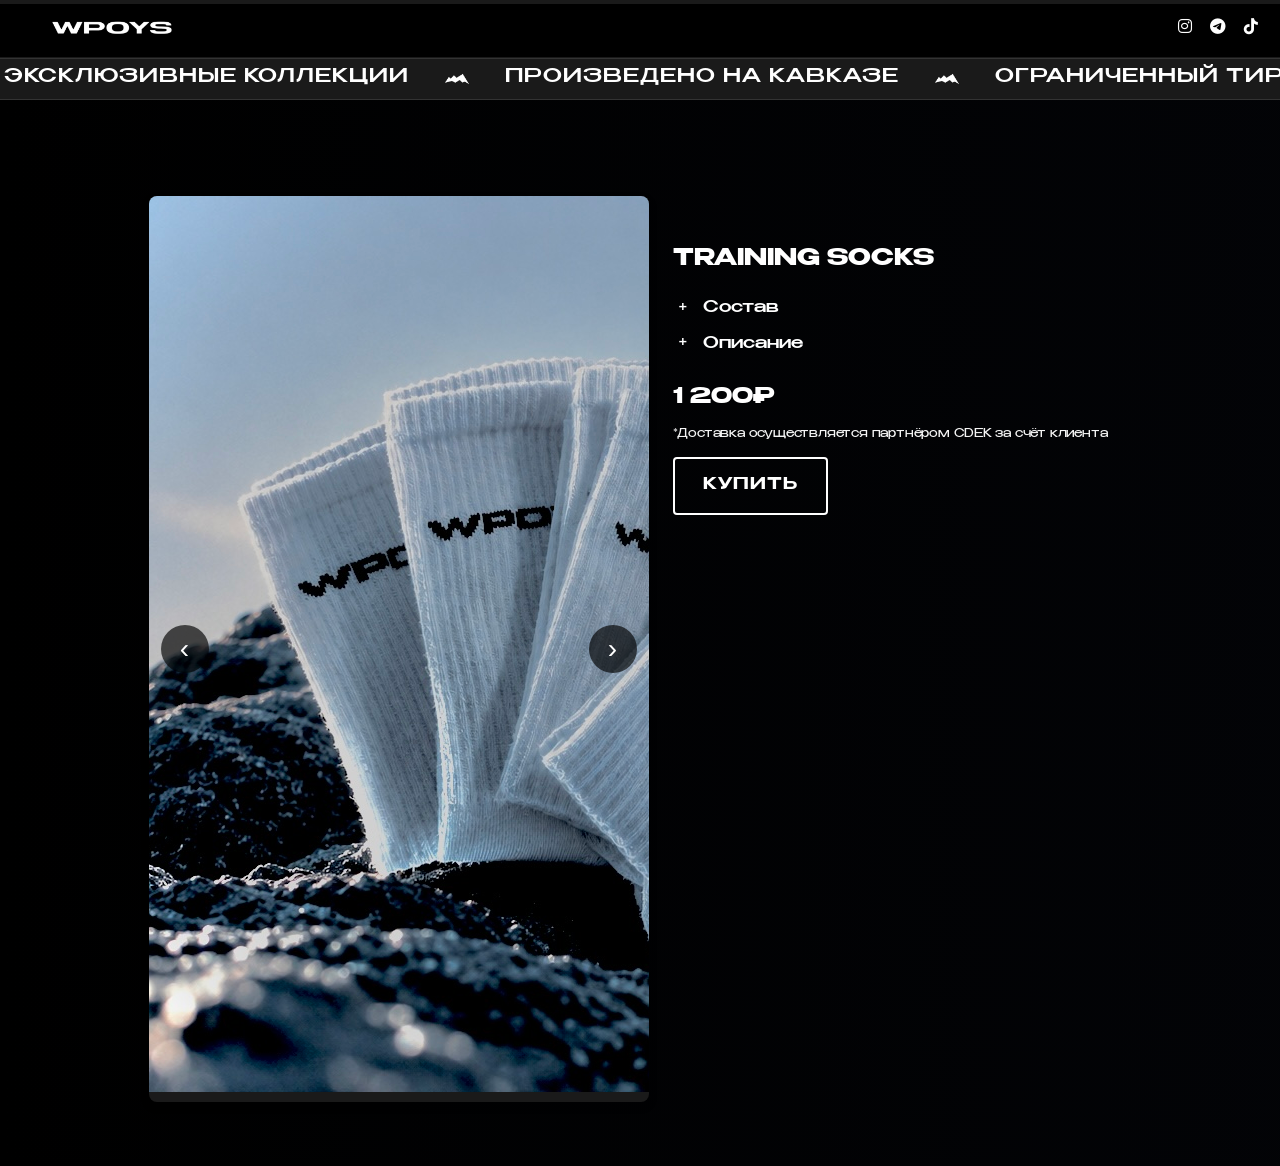
==== commit 15bc60c3: "удалил все" ====
--- a/index.html
+++ b/index.html
@@ -256,32 +256,18 @@
 
 <section class="products-section" id="products">
 
-    <h2 class="section-title">PRODUCTS</h2>
+ 
 
     <div class="products">
 
 
-        <!-- ЕДИНСТВЕННЫЙ ТОВАР — WPOYSBOX -->
-
-        <div class="product-card">
-
-            <div class="carousel">
-
-                <div class="carousel-inner">
-
-                    <div class="carousel-item active">
-                        <img src="images/бокс1.PNG" alt="WPOYSBOX 1">
-                    </div>
-
-                    <div class="carousel-item">
-                        <img src="images/бокс2.PNG" alt="WPOYSBOX 2">
-                    </div>
-
-                    <div class="carousel-item">
-                        <img src="images/бокс3.PNG" alt="WPOYSBOX 3">
-                    </div>
-
-                </div>
+      
+
+<div class="product-card">
+
+    <div class="product-image">
+        <img src="images/IMG_6552.PNG" alt="SOCKS">
+    </div>
 
                 <button class="carousel-btn prev">‹</button>
                 <button class="carousel-btn next">›</button>
@@ -293,7 +279,7 @@
 
             <div class="card-content">
 
-                <h3>WPOYSBOX by BS74</h3>
+                <h3>TRAINING SOCKS</h3>
 
 
                 <div class="expandable-section">
@@ -344,7 +330,7 @@
                     <div class="price-wrapper">
 
                         <span class="price">
-                            1 390₽
+                            1 200₽
                         </span>
 
                     </div>
--- a/css/style.css
+++ b/css/style.css
@@ -919,8 +919,8 @@
 
     background: linear-gradient(
         90deg,
-        #4CAF50,
-        #8BC34A
+        #45454539,
+        #2e2e2e
     );
 
     transition: width 0.1s ease;
@@ -1305,60 +1305,28 @@
     }
 
 
-    /* ==================== ТОВАР ==================== */
-
-    .products-section {
-        padding: 3rem 10px;
-    }
-
-    .product-card {
-        width: 330px;
-
-        max-width: calc(100vw - 20px);
-    }
-
-
-    .card-content {
-        padding: 1rem;
-    }
-
-    .card-content h3 {
-        font-size: 1.2rem;
-    }
-
-    .card-content p {
-        font-size: 0.9rem;
-    }
-
-
-    .carousel-btn {
-        width: 40px;
-        height: 40px;
-
-        font-size: 22px;
-    }
-
-    .carousel-btn.prev {
-        left: 8px;
-    }
-
-    .carousel-btn.next {
-        right: 8px;
-    }
-
-
-    .carousel-dots {
-        bottom: 10px;
-
-        gap: 7px;
-    }
-
-    .carousel-dots .dot {
-        width: 9px;
-        height: 9px;
-    }
-
-
+/* ==================== ТОВАР ==================== */
+
+.products-section {
+    padding: 3rem 10px;
+}
+
+.product-card {
+    width: 330px;
+    max-width: calc(100vw - 20px);
+}
+
+.card-content {
+    padding: 1rem;
+}
+
+.card-content h3 {
+    font-size: 1.2rem;
+}
+
+.card-content p {
+    font-size: 0.9rem;
+}
     .price-buy-container {
         flex-direction: column;
 
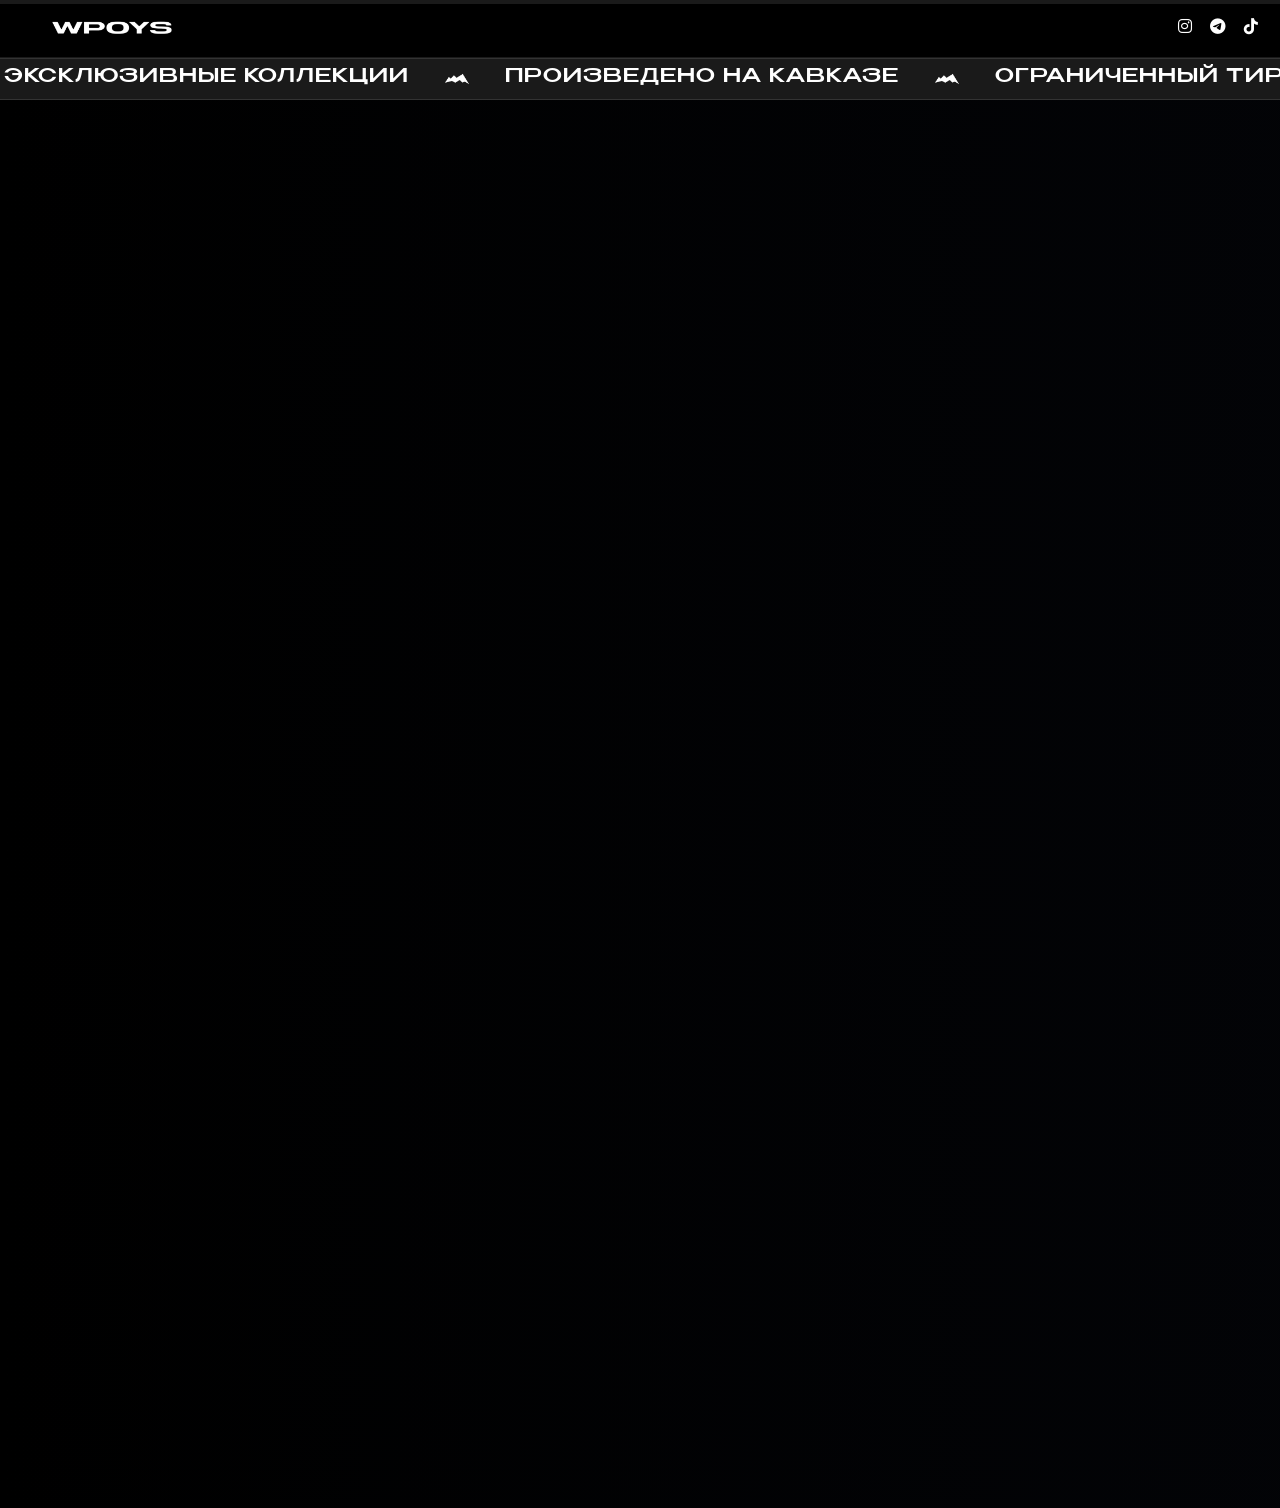
==== commit 89bb82eb: "ю" ====
--- a/index.html
+++ b/index.html
@@ -112,7 +112,7 @@
                 <i class="fab fa-telegram-plane"></i>
             </a>
 
-            <a href="https://www.tiktok.com/@wpoys_community?_r=1&_t=ZS-96Zh8aT5sdL"
+            <a href="https://www.tiktok.com/@wpoys.com?_r=1&_t=ZS-96Zh8aT5sdL"
                target="_blank"
                class="social-icon">
                 <i class="fab fa-tiktok"></i>
@@ -256,26 +256,18 @@
 
 <section class="products-section" id="products">
 
- 
-
     <div class="products">
 
-
-      
-
-<div class="product-card">
-
-    <div class="product-image">
-        <img src="images/IMG_6552.PNG" alt="SOCKS">
-    </div>
-
-                <button class="carousel-btn prev">‹</button>
-                <button class="carousel-btn next">›</button>
-
-                <div class="carousel-dots"></div>
-
+        <div class="product-card">
+
+            <!-- ФОТО ТОВАРА -->
+
+            <div class="product-image">
+                <img src="images/IMG_6552.PNG" alt="TRAINING SOCKS">
             </div>
 
+
+            <!-- ИНФОРМАЦИЯ О ТОВАРЕ -->
 
             <div class="card-content">
 
@@ -325,6 +317,8 @@
                 </div>
 
 
+                <!-- ЦЕНА И ПОКУПКА -->
+
                 <div class="price-buy-container">
 
                     <div class="price-wrapper">
@@ -352,12 +346,4 @@
 
     </div>
 
-</section>
-
-
-<script src="js/script.js"></script>
-
-<div class="page-overlay"></div>
-
-</body>
-</html>+</section>
--- a/css/style.css
+++ b/css/style.css
@@ -501,165 +501,6 @@
 }
 
 
-/* ==================== КАРУСЕЛЬ ==================== */
-
-.carousel {
-    position: relative;
-
-    overflow: hidden;
-
-    border-radius: 12px;
-
-    width: 100%;
-
-    padding-bottom: 100%;
-
-    height: 0;
-
-    background: #111;
-}
-
-.carousel-inner {
-    position: absolute;
-
-    top: 0;
-    left: 0;
-
-    width: 100%;
-    height: 100%;
-
-    display: flex;
-
-    flex-wrap: nowrap;
-
-    align-items: stretch;
-
-    transition:
-        transform 0.5s cubic-bezier(
-            0.4,
-            0,
-            0.2,
-            1
-        );
-
-    -webkit-overflow-scrolling: touch;
-}
-
-.carousel-item {
-    width: 100%;
-    min-width: 100%;
-
-    height: 100%;
-
-    flex-shrink: 0;
-
-    position: relative;
-
-    -webkit-transform: translateZ(0);
-    transform: translateZ(0);
-}
-
-.carousel-item img {
-    width: 100%;
-    height: 100%;
-
-    object-fit: cover;
-
-    object-position: center;
-
-    display: block;
-}
-
-
-/* ==================== КНОПКИ КАРУСЕЛИ ==================== */
-
-.carousel-btn {
-    position: absolute;
-
-    top: 50%;
-
-    transform: translateY(-50%);
-
-    background: rgba(0, 0, 0, 0.65);
-
-    color: white;
-
-    border: none;
-
-    width: 48px;
-    height: 48px;
-
-    font-size: 28px;
-
-    display: flex;
-
-    align-items: center;
-    justify-content: center;
-
-    cursor: pointer;
-
-    z-index: 10;
-
-    border-radius: 50%;
-
-    transition: all 0.3s;
-
-    user-select: none;
-}
-
-.carousel-btn:hover {
-    background: rgba(0, 0, 0, 0.9);
-
-    transform:
-        translateY(-50%)
-        scale(1.1);
-}
-
-.carousel-btn.prev {
-    left: 12px;
-}
-
-.carousel-btn.next {
-    right: 12px;
-}
-
-
-/* ==================== ТОЧКИ ==================== */
-
-.carousel-dots {
-    position: absolute;
-
-    bottom: 15px;
-    left: 50%;
-
-    transform: translateX(-50%);
-
-    display: flex;
-
-    gap: 8px;
-
-    z-index: 11;
-}
-
-.carousel-dots .dot {
-    width: 10px;
-    height: 10px;
-
-    background: rgba(255, 255, 255, 0.5);
-
-    border-radius: 50%;
-
-    cursor: pointer;
-
-    transition: all 0.3s ease;
-}
-
-.carousel-dots .dot.active {
-    background: #fff;
-
-    transform: scale(1.4);
-}
-
 
 /* ==================== КОНТЕНТ КАРТОЧКИ ==================== */
 
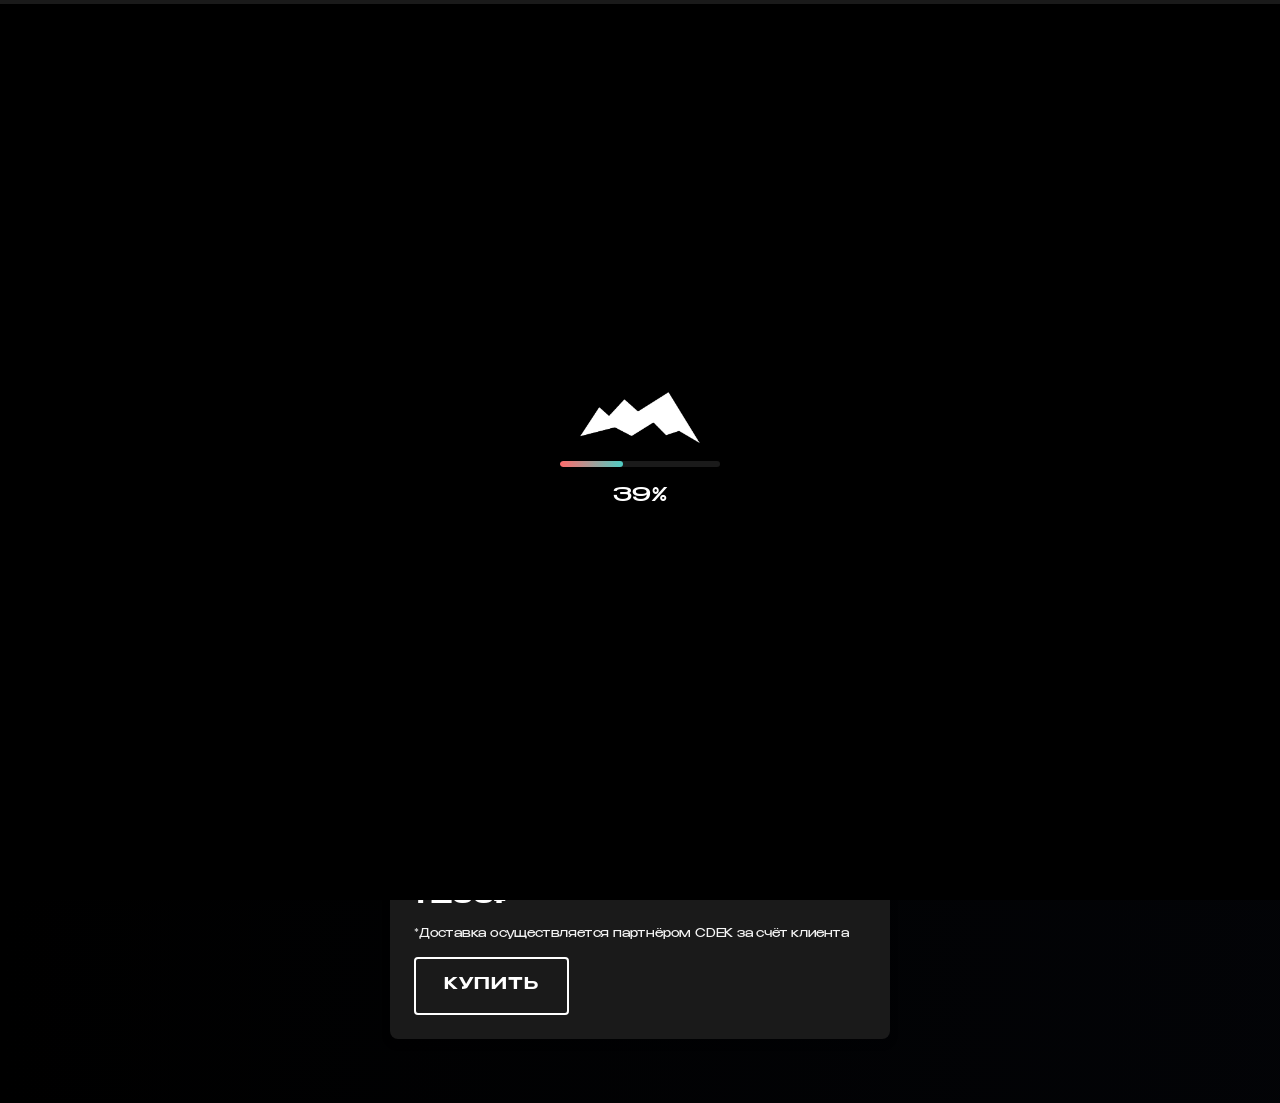
==== commit ae3cb62b: "ю" ====
--- a/index.html
+++ b/index.html
@@ -112,7 +112,7 @@
                 <i class="fab fa-telegram-plane"></i>
             </a>
 
-            <a href="https://www.tiktok.com/@wpoys.com?_r=1&_t=ZS-96Zh8aT5sdL"
+            <a href="https://www.tiktok.com/@wpoys_community?_r=1&_t=ZS-96Zh8aT5sdL"
                target="_blank"
                class="social-icon">
                 <i class="fab fa-tiktok"></i>
@@ -122,7 +122,7 @@
 
         <!-- BURGER -->
 
-        <button class="burger-btn">
+        <button class="burger-btn" type="button">
 
             <span></span>
             <span></span>
@@ -346,4 +346,10 @@
 
     </div>
 
-</section>+</section>
+
+
+<script src="js/script.js"></script>
+
+</body>
+</html>
--- a/css/style.css
+++ b/css/style.css
@@ -471,26 +471,21 @@
 
     overflow: hidden;
 
+    box-shadow:
+        0 4px 8px rgba(0, 0, 0, 0.2);
+
+    opacity: 1;
+
+    transform: translateY(0);
+
     transition:
-        all 0.4s cubic-bezier(
+        transform 0.4s cubic-bezier(
             0.25,
             0.46,
             0.45,
             0.94
-        );
-
-    box-shadow:
-        0 4px 8px rgba(0, 0, 0, 0.2);
-
-    opacity: 0;
-
-    transform: translateY(20px);
-}
-
-.product-card.visible {
-    opacity: 1;
-
-    transform: translateY(0);
+        ),
+        box-shadow 0.4s ease;
 }
 
 .product-card:hover {
@@ -499,8 +494,21 @@
     box-shadow:
         0 12px 24px rgba(255, 255, 255, 0.1);
 }
-
-
+/* ==================== ФОТО ТОВАРА ==================== */
+
+.product-image {
+    width: 100%;
+    aspect-ratio: 1 / 1;
+    overflow: hidden;
+    background: #111;
+}
+
+.product-image img {
+    width: 100%;
+    height: 100%;
+    display: block;
+    object-fit: cover;
+}
 
 /* ==================== КОНТЕНТ КАРТОЧКИ ==================== */
 
